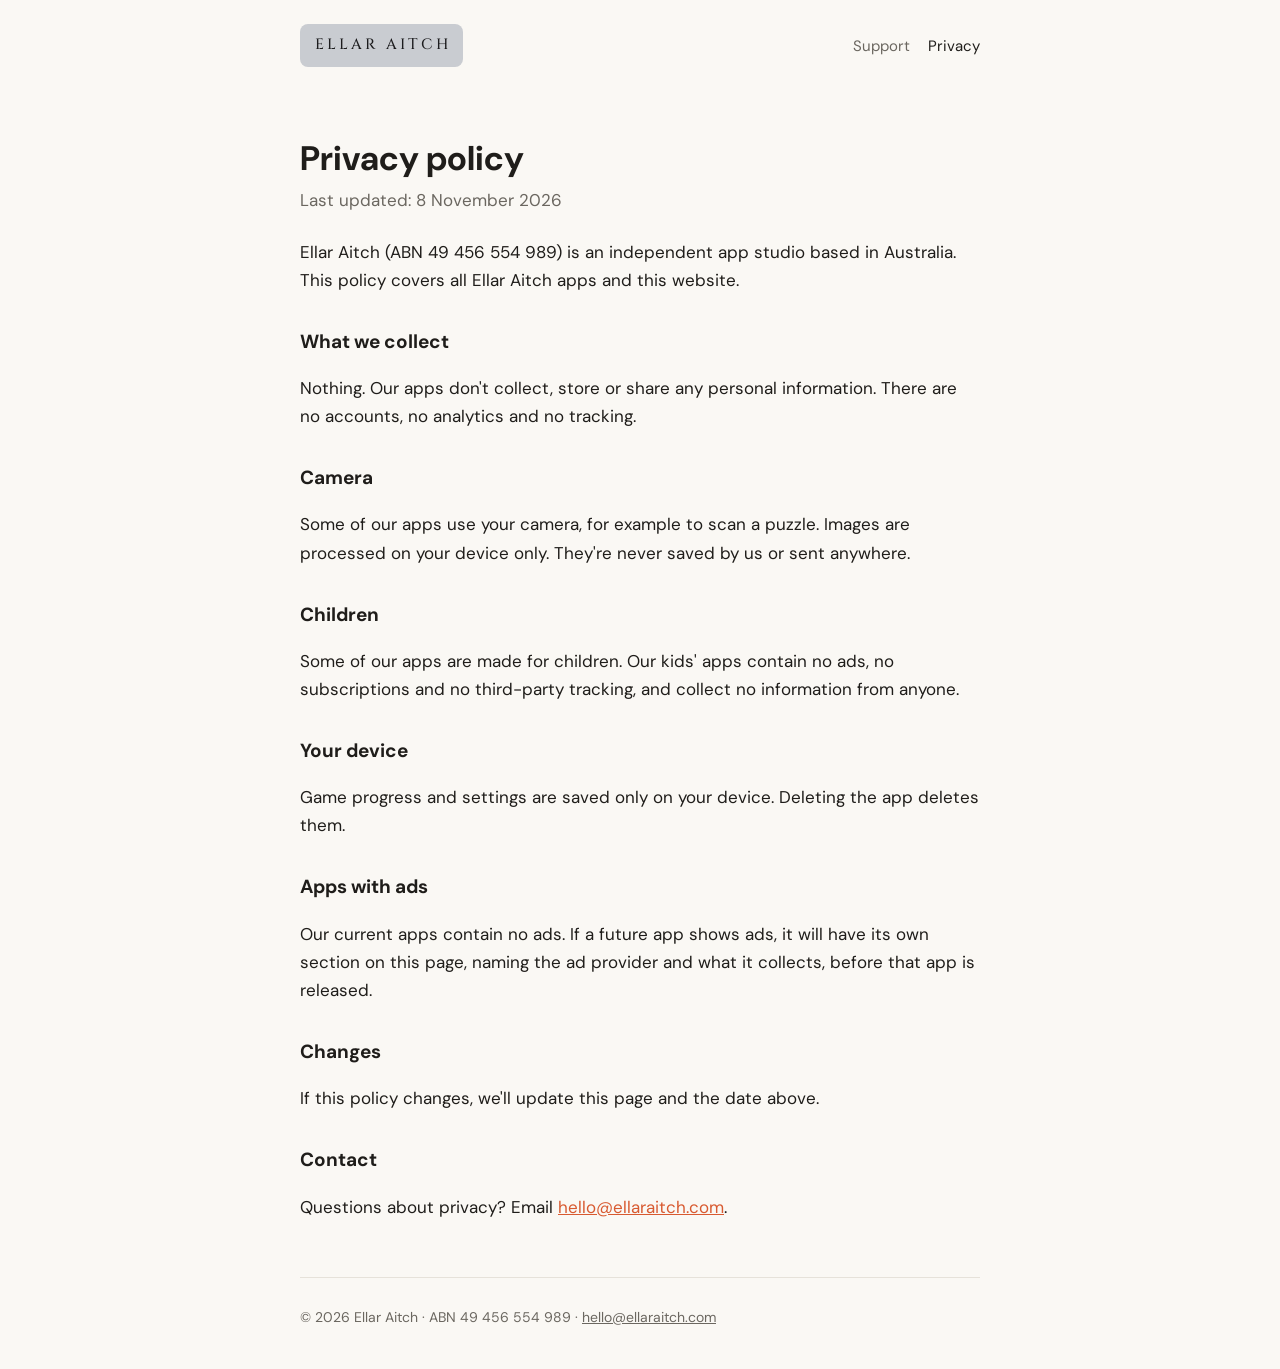
==== privacy.html @ 8bd655cd "Add files via upload" ====
<!doctype html>
<html lang="en-AU">
<head>
<meta charset="utf-8">
<meta name="viewport" content="width=device-width, initial-scale=1">
<title>Privacy policy — Ellar Aitch</title>
<meta name="description" content="Ellar Aitch is an independent Australian app studio. Play, without the pestering. Made to be enjoyed, not endured.">
<link rel="icon" href="./favicon.ico" sizes="48x48">
<link rel="icon" href="./favicon.svg" type="image/svg+xml">
<link rel="icon" href="./favicon-32x32.png" sizes="32x32" type="image/png">
<link rel="apple-touch-icon" href="./apple-touch-icon.png">
<link rel="manifest" href="./site.webmanifest">
<meta name="theme-color" content="#FAF8F4" media="(prefers-color-scheme: light)">
<meta name="theme-color" content="#161513" media="(prefers-color-scheme: dark)">
<link rel="preconnect" href="https://fonts.googleapis.com">
<link rel="preconnect" href="https://fonts.gstatic.com" crossorigin>
<link href="https://fonts.googleapis.com/css2?family=Cinzel:wght@500&family=DM+Sans:wght@400;500;700&display=swap" rel="stylesheet">
<style>
:root{--bg:#FAF8F4;--card:#FFFFFF;--ink:#1F1D1A;--muted:#6B6760;--line:#E6E2DA;--accent:#D85A30;--accent-soft:#FAECE7;--tick:#0F6E56;--logo-bg:#C9CCD1;--logo-ink:#1C1C1E}
@media (prefers-color-scheme:dark){:root{--bg:#161513;--card:#1F1E1B;--ink:#F1EFE8;--muted:#A8A59C;--line:#33312C;--accent:#F0997B;--accent-soft:#2E1C15;--tick:#5DCAA5;--logo-bg:#2A2B2E;--logo-ink:#C9CCD1}}
*{box-sizing:border-box}
body{margin:0;background:var(--bg);color:var(--ink);font-family:"DM Sans",system-ui,-apple-system,sans-serif;font-size:17px;line-height:1.65;-webkit-font-smoothing:antialiased}
.wrap{max-width:720px;margin:0 auto;padding:0 20px}
header{display:flex;justify-content:space-between;align-items:center;padding:24px 0}
.logo{font-family:"Cinzel",serif;font-weight:500;letter-spacing:.2em;font-size:15px;color:var(--logo-ink);background:var(--logo-bg);padding:9px 12px 9px 15px;border-radius:8px;text-decoration:none;white-space:nowrap}
nav a{color:var(--muted);text-decoration:none;margin-left:18px;font-size:15px}
nav a:hover,nav a[aria-current]{color:var(--ink)}
.hero{padding:72px 0 56px}
.hero h1{font-size:clamp(36px,8vw,56px);line-height:1.1;margin:0 0 14px;font-weight:700;letter-spacing:-.02em}
.hero h1 span{color:var(--accent)}
.hero p{font-size:clamp(18px,4vw,21px);color:var(--muted);margin:0}
.card{background:var(--card);border:1px solid var(--line);border-radius:16px;padding:28px 24px;margin-bottom:24px}
.card h2{font-size:20px;margin:0 0 16px;font-weight:700}
.promise ul{list-style:none;padding:0;margin:0}
.promise li{display:flex;gap:12px;padding:10px 0;border-top:1px solid var(--line)}
.promise li:first-child{border-top:0;padding-top:0}
.promise li::before{content:"✓";color:var(--tick);font-weight:700;flex:none}
.promise li.kids{font-weight:500}
.soon{text-align:center;background:var(--accent-soft);border-color:transparent}
.soon p{margin:0;color:var(--muted)}
.prose h1{font-size:34px;line-height:1.2;margin:48px 0 6px}
.prose h2{font-size:19px;margin:32px 0 6px}
.prose .meta{color:var(--muted);margin:0 0 24px}
a{color:var(--accent)}
footer{border-top:1px solid var(--line);margin-top:56px;padding:28px 0 40px;color:var(--muted);font-size:14px}
footer a{color:var(--muted)}
</style>
</head>
<body>
<div class="wrap">
  <header>
    <a class="logo" href="./">ELLAR AITCH</a>
    <nav><a href="support">Support</a><a href="privacy" aria-current="page">Privacy</a></nav>
  </header>
  <main class="prose">
    <h1>Privacy policy</h1>
    <p class="meta">Last updated: 8 November 2026</p>
    <p>Ellar Aitch (ABN 49 456 554 989) is an independent app studio based in Australia. This policy covers all Ellar Aitch apps and this website.</p>
    <h2>What we collect</h2>
    <p>Nothing. Our apps don't collect, store or share any personal information. There are no accounts, no analytics and no tracking.</p>
    <h2>Camera</h2>
    <p>Some of our apps use your camera, for example to scan a puzzle. Images are processed on your device only. They're never saved by us or sent anywhere.</p>
    <h2>Children</h2>
    <p>Some of our apps are made for children. Our kids' apps contain no ads, no subscriptions and no third-party tracking, and collect no information from anyone.</p>
    <h2>Your device</h2>
    <p>Game progress and settings are saved only on your device. Deleting the app deletes them.</p>
    <h2>Apps with ads</h2>
    <p>Our current apps contain no ads. If a future app shows ads, it will have its own section on this page, naming the ad provider and what it collects, before that app is released.</p>
    <h2>Changes</h2>
    <p>If this policy changes, we'll update this page and the date above.</p>
    <h2>Contact</h2>
    <p>Questions about privacy? Email <a href="mailto:hello@ellaraitch.com">hello@ellaraitch.com</a>.</p>
  </main>
  <footer>
    © 2026 Ellar Aitch · ABN 49 456 554 989 · <a href="mailto:hello@ellaraitch.com">hello@ellaraitch.com</a>
  </footer>
</div>
</body>
</html>
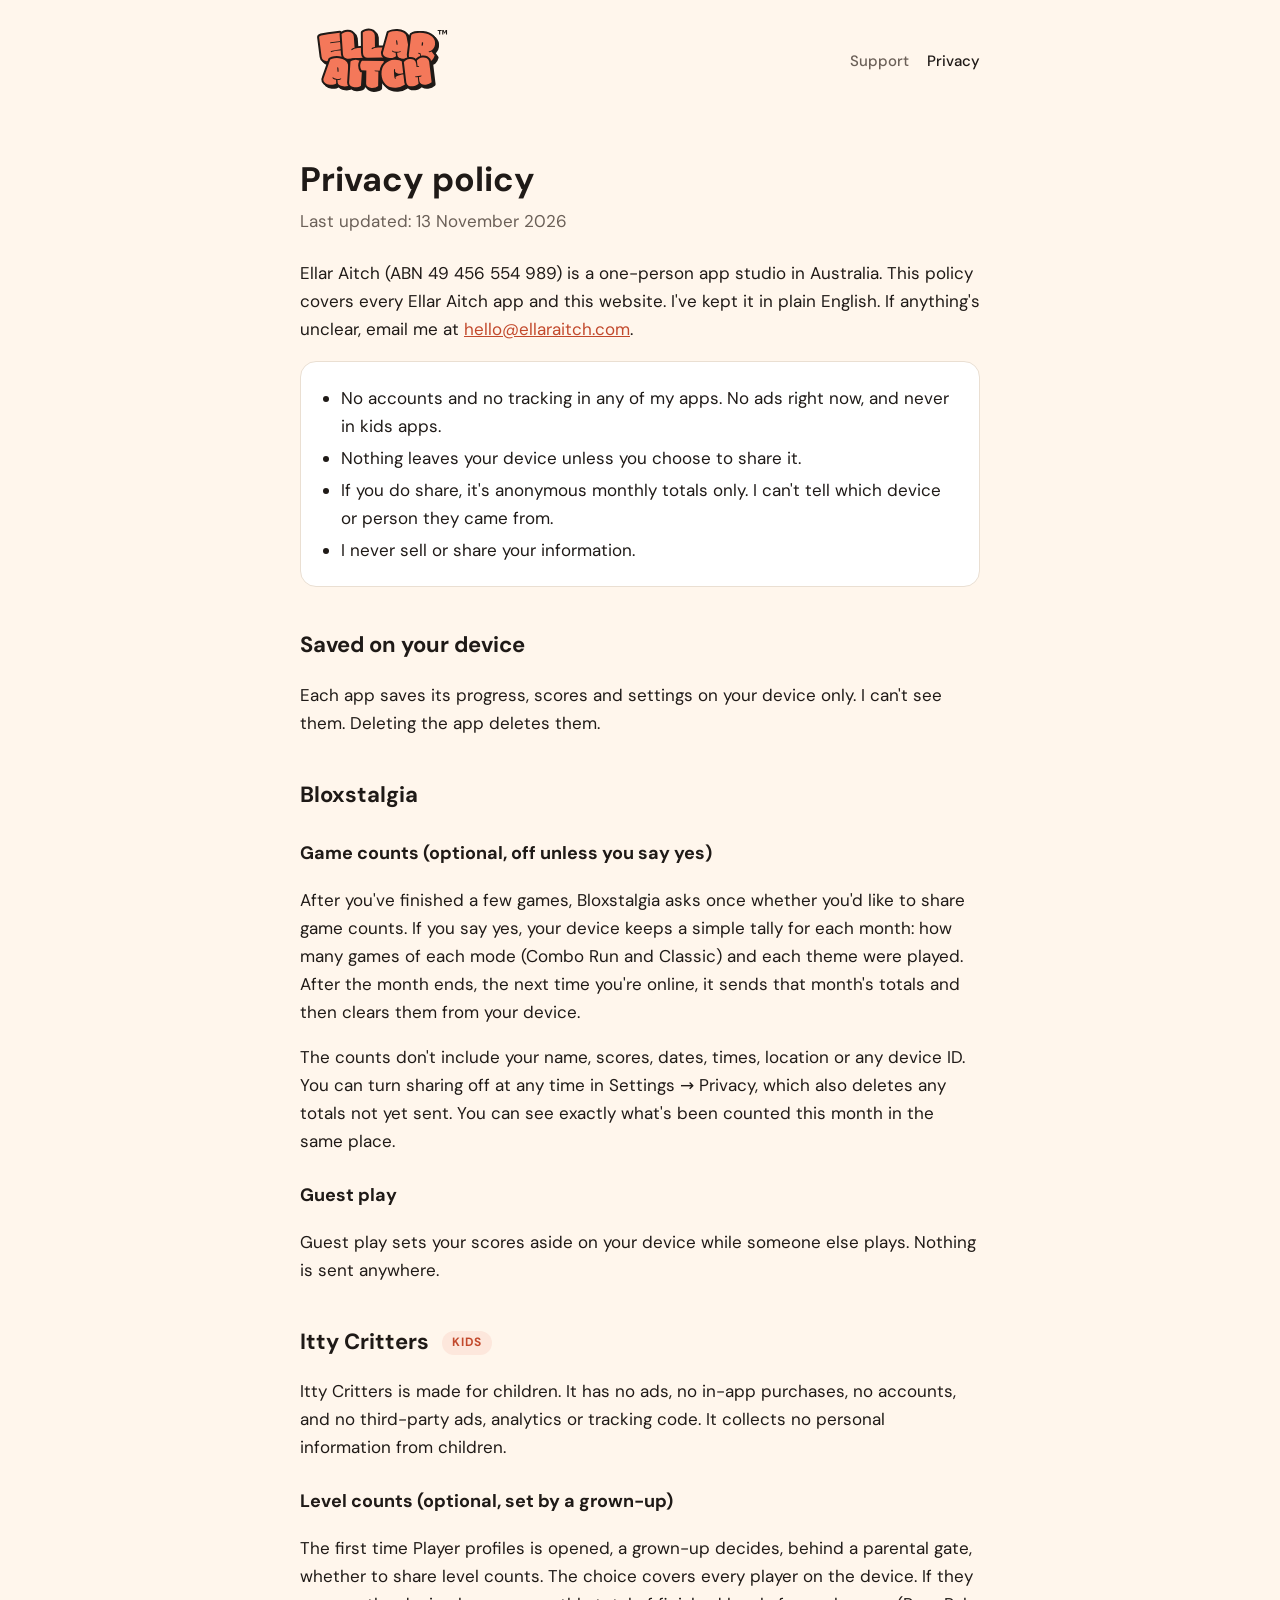
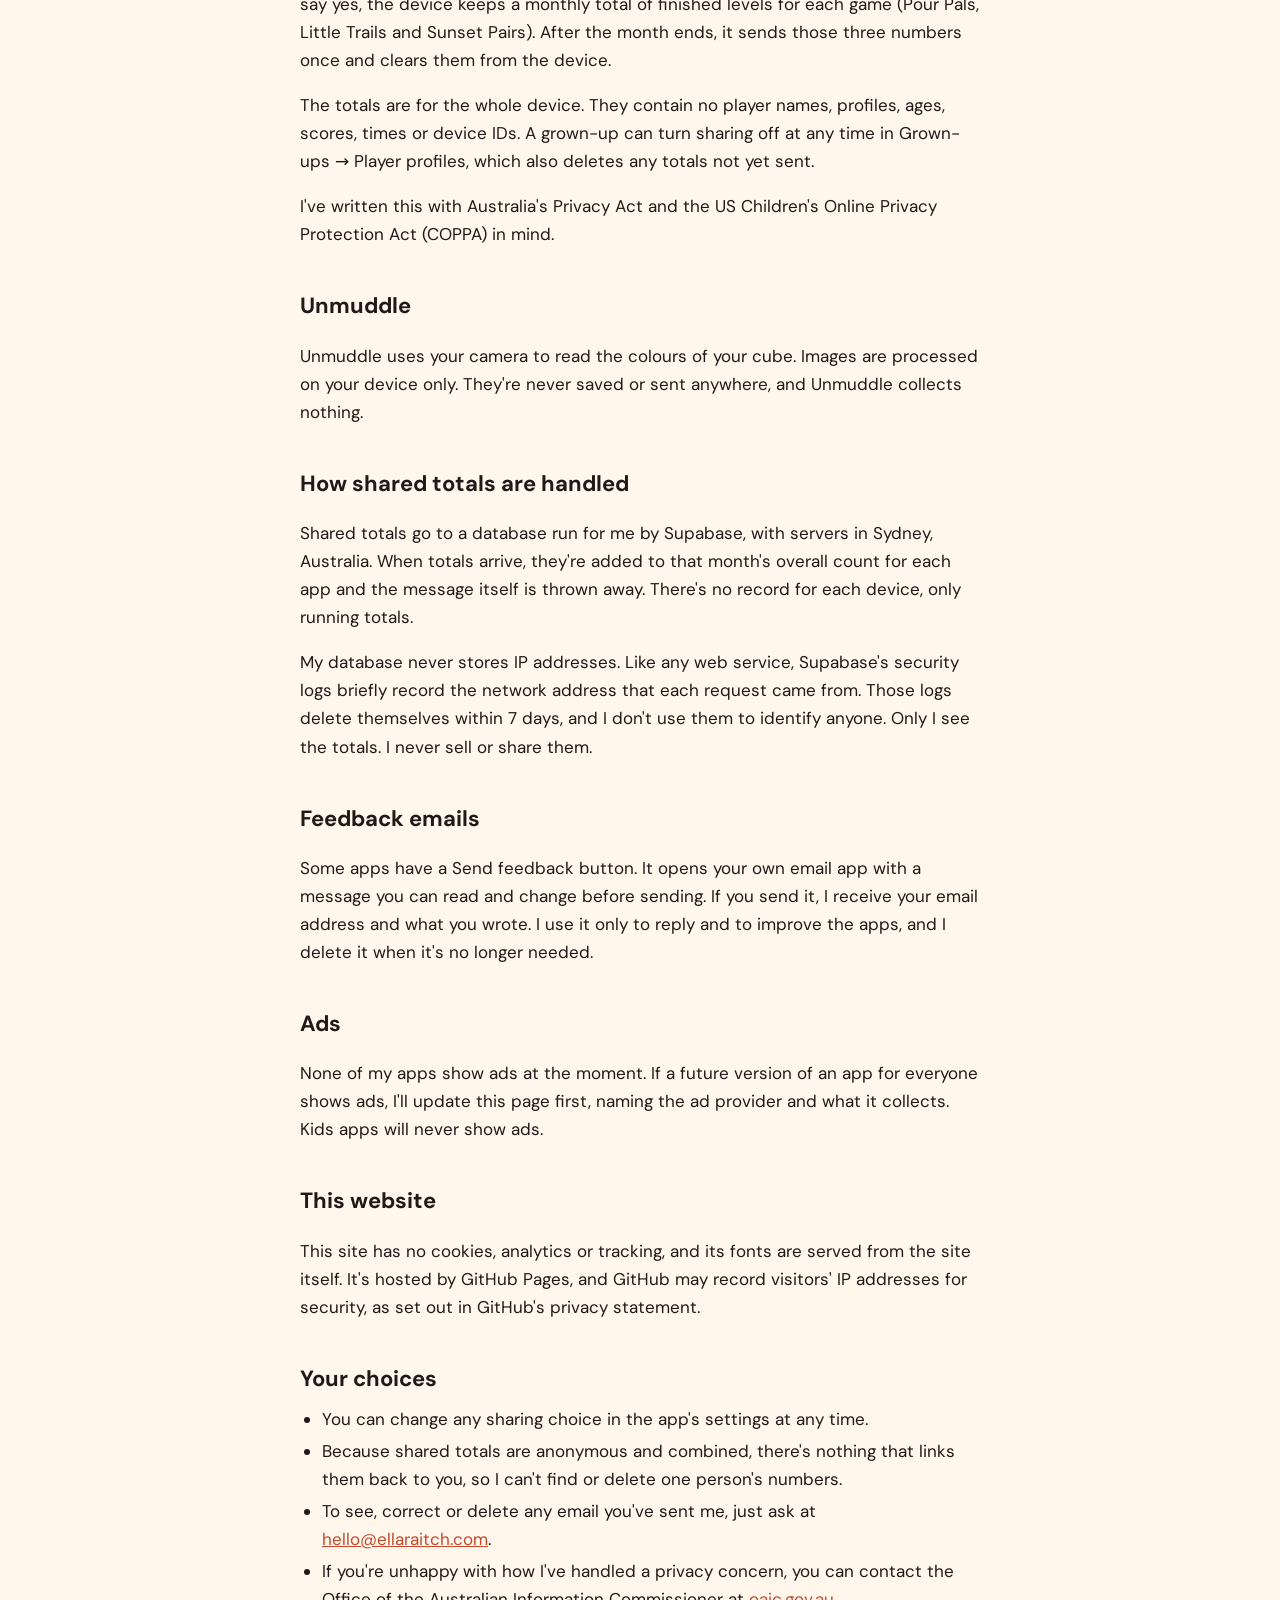
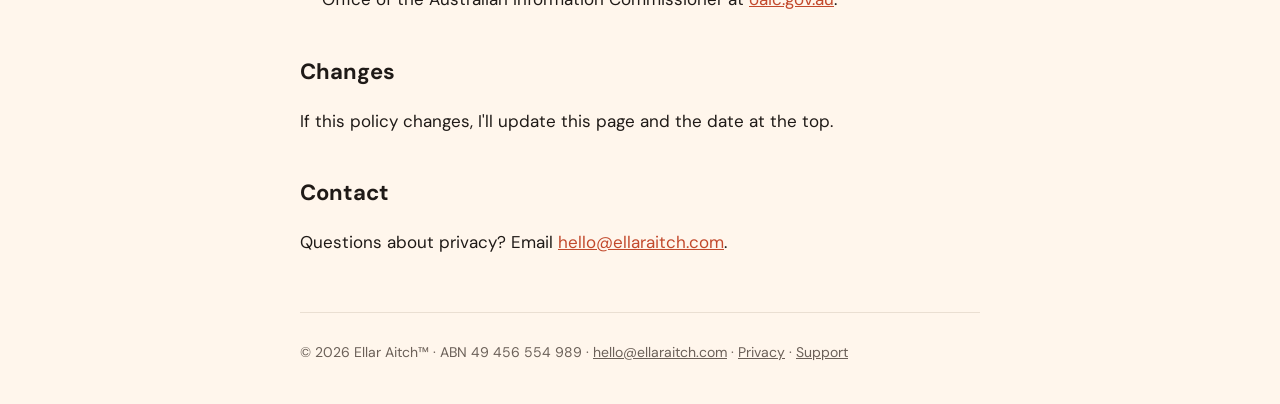
==== commit 2207c733: "New Modak logo, brand colours, full privacy policy for all three apps - Header uses the Ellar Aitch " ====
--- a/privacy.html
+++ b/privacy.html
@@ -4,75 +4,88 @@
 <meta charset="utf-8">
 <meta name="viewport" content="width=device-width, initial-scale=1">
 <title>Privacy policy — Ellar Aitch</title>
-<meta name="description" content="Ellar Aitch is an independent Australian app studio. Play, without the pestering. Made to be enjoyed, not endured.">
+<meta name="description" content="How Ellar Aitch apps handle your information: no accounts, no ads, no tracking, and nothing shared unless you choose to.">
 <link rel="icon" href="./favicon.ico" sizes="48x48">
 <link rel="icon" href="./favicon.svg" type="image/svg+xml">
 <link rel="icon" href="./favicon-32x32.png" sizes="32x32" type="image/png">
 <link rel="apple-touch-icon" href="./apple-touch-icon.png">
 <link rel="manifest" href="./site.webmanifest">
-<meta name="theme-color" content="#FAF8F4" media="(prefers-color-scheme: light)">
-<meta name="theme-color" content="#161513" media="(prefers-color-scheme: dark)">
-<link rel="preconnect" href="https://fonts.googleapis.com">
-<link rel="preconnect" href="https://fonts.gstatic.com" crossorigin>
-<link href="https://fonts.googleapis.com/css2?family=Cinzel:wght@500&family=DM+Sans:wght@400;500;700&display=swap" rel="stylesheet">
-<style>
-:root{--bg:#FAF8F4;--card:#FFFFFF;--ink:#1F1D1A;--muted:#6B6760;--line:#E6E2DA;--accent:#D85A30;--accent-soft:#FAECE7;--tick:#0F6E56;--logo-bg:#C9CCD1;--logo-ink:#1C1C1E}
-@media (prefers-color-scheme:dark){:root{--bg:#161513;--card:#1F1E1B;--ink:#F1EFE8;--muted:#A8A59C;--line:#33312C;--accent:#F0997B;--accent-soft:#2E1C15;--tick:#5DCAA5;--logo-bg:#2A2B2E;--logo-ink:#C9CCD1}}
-*{box-sizing:border-box}
-body{margin:0;background:var(--bg);color:var(--ink);font-family:"DM Sans",system-ui,-apple-system,sans-serif;font-size:17px;line-height:1.65;-webkit-font-smoothing:antialiased}
-.wrap{max-width:720px;margin:0 auto;padding:0 20px}
-header{display:flex;justify-content:space-between;align-items:center;padding:24px 0}
-.logo{font-family:"Cinzel",serif;font-weight:500;letter-spacing:.2em;font-size:15px;color:var(--logo-ink);background:var(--logo-bg);padding:9px 12px 9px 15px;border-radius:8px;text-decoration:none;white-space:nowrap}
-nav a{color:var(--muted);text-decoration:none;margin-left:18px;font-size:15px}
-nav a:hover,nav a[aria-current]{color:var(--ink)}
-.hero{padding:72px 0 56px}
-.hero h1{font-size:clamp(36px,8vw,56px);line-height:1.1;margin:0 0 14px;font-weight:700;letter-spacing:-.02em}
-.hero h1 span{color:var(--accent)}
-.hero p{font-size:clamp(18px,4vw,21px);color:var(--muted);margin:0}
-.card{background:var(--card);border:1px solid var(--line);border-radius:16px;padding:28px 24px;margin-bottom:24px}
-.card h2{font-size:20px;margin:0 0 16px;font-weight:700}
-.promise ul{list-style:none;padding:0;margin:0}
-.promise li{display:flex;gap:12px;padding:10px 0;border-top:1px solid var(--line)}
-.promise li:first-child{border-top:0;padding-top:0}
-.promise li::before{content:"✓";color:var(--tick);font-weight:700;flex:none}
-.promise li.kids{font-weight:500}
-.soon{text-align:center;background:var(--accent-soft);border-color:transparent}
-.soon p{margin:0;color:var(--muted)}
-.prose h1{font-size:34px;line-height:1.2;margin:48px 0 6px}
-.prose h2{font-size:19px;margin:32px 0 6px}
-.prose .meta{color:var(--muted);margin:0 0 24px}
-a{color:var(--accent)}
-footer{border-top:1px solid var(--line);margin-top:56px;padding:28px 0 40px;color:var(--muted);font-size:14px}
-footer a{color:var(--muted)}
-</style>
+<meta name="theme-color" content="#FFF6EC" media="(prefers-color-scheme: light)">
+<meta name="theme-color" content="#1F1A17" media="(prefers-color-scheme: dark)">
+<link rel="stylesheet" href="./assets/site.css">
 </head>
 <body>
 <div class="wrap">
   <header>
-    <a class="logo" href="./">ELLAR AITCH</a>
+    <a class="logo" href="./" aria-label="Ellar Aitch home">
+      <picture>
+        <source srcset="./assets/ellar-aitch-logo-sticker-tm.svg" media="(prefers-color-scheme: dark)">
+        <img src="./assets/ellar-aitch-logo-tm.svg" alt="Ellar Aitch" width="122" height="60">
+      </picture>
+    </a>
     <nav><a href="support">Support</a><a href="privacy" aria-current="page">Privacy</a></nav>
   </header>
   <main class="prose">
     <h1>Privacy policy</h1>
-    <p class="meta">Last updated: 8 November 2026</p>
-    <p>Ellar Aitch (ABN 49 456 554 989) is an independent app studio based in Australia. This policy covers all Ellar Aitch apps and this website.</p>
-    <h2>What we collect</h2>
-    <p>Nothing. Our apps don't collect, store or share any personal information. There are no accounts, no analytics and no tracking.</p>
-    <h2>Camera</h2>
-    <p>Some of our apps use your camera, for example to scan a puzzle. Images are processed on your device only. They're never saved by us or sent anywhere.</p>
-    <h2>Children</h2>
-    <p>Some of our apps are made for children. Our kids' apps contain no ads, no subscriptions and no third-party tracking, and collect no information from anyone.</p>
-    <h2>Your device</h2>
-    <p>Game progress and settings are saved only on your device. Deleting the app deletes them.</p>
-    <h2>Apps with ads</h2>
-    <p>Our current apps contain no ads. If a future app shows ads, it will have its own section on this page, naming the ad provider and what it collects, before that app is released.</p>
+    <p class="meta">Last updated: 13 November 2026</p>
+    <p>Ellar Aitch (ABN 49 456 554 989) is a one-person app studio in Australia. This policy covers every Ellar Aitch app and this website. I've kept it in plain English. If anything's unclear, email me at <a href="mailto:hello@ellaraitch.com">hello@ellaraitch.com</a>.</p>
+
+    <ul class="short">
+      <li>No accounts and no tracking in any of my apps. No ads right now, and never in kids apps.</li>
+      <li>Nothing leaves your device unless you choose to share it.</li>
+      <li>If you do share, it's anonymous monthly totals only. I can't tell which device or person they came from.</li>
+      <li>I never sell or share your information.</li>
+    </ul>
+
+    <h2>Saved on your device</h2>
+    <p>Each app saves its progress, scores and settings on your device only. I can't see them. Deleting the app deletes them.</p>
+
+    <h2>Bloxstalgia</h2>
+    <h3>Game counts (optional, off unless you say yes)</h3>
+    <p>After you've finished a few games, Bloxstalgia asks once whether you'd like to share game counts. If you say yes, your device keeps a simple tally for each month: how many games of each mode (Combo Run and Classic) and each theme were played. After the month ends, the next time you're online, it sends that month's totals and then clears them from your device.</p>
+    <p>The counts don't include your name, scores, dates, times, location or any device ID. You can turn sharing off at any time in Settings → Privacy, which also deletes any totals not yet sent. You can see exactly what's been counted this month in the same place.</p>
+    <h3>Guest play</h3>
+    <p>Guest play sets your scores aside on your device while someone else plays. Nothing is sent anywhere.</p>
+
+    <h2>Itty Critters <span class="tag">Kids</span></h2>
+    <p>Itty Critters is made for children. It has no ads, no in-app purchases, no accounts, and no third-party ads, analytics or tracking code. It collects no personal information from children.</p>
+    <h3>Level counts (optional, set by a grown-up)</h3>
+    <p>The first time Player profiles is opened, a grown-up decides, behind a parental gate, whether to share level counts. The choice covers every player on the device. If they say yes, the device keeps a monthly total of finished levels for each game (Pour Pals, Little Trails and Sunset Pairs). After the month ends, it sends those three numbers once and clears them from the device.</p>
+    <p>The totals are for the whole device. They contain no player names, profiles, ages, scores, times or device IDs. A grown-up can turn sharing off at any time in Grown-ups → Player profiles, which also deletes any totals not yet sent.</p>
+    <p>I've written this with Australia's Privacy Act and the US Children's Online Privacy Protection Act (COPPA) in mind.</p>
+
+    <h2>Unmuddle</h2>
+    <p>Unmuddle uses your camera to read the colours of your cube. Images are processed on your device only. They're never saved or sent anywhere, and Unmuddle collects nothing.</p>
+
+    <h2>How shared totals are handled</h2>
+    <p>Shared totals go to a database run for me by Supabase, with servers in Sydney, Australia. When totals arrive, they're added to that month's overall count for each app and the message itself is thrown away. There's no record for each device, only running totals.</p>
+    <p>My database never stores IP addresses. Like any web service, Supabase's security logs briefly record the network address that each request came from. Those logs delete themselves within 7 days, and I don't use them to identify anyone. Only I see the totals. I never sell or share them.</p>
+
+    <h2>Feedback emails</h2>
+    <p>Some apps have a Send feedback button. It opens your own email app with a message you can read and change before sending. If you send it, I receive your email address and what you wrote. I use it only to reply and to improve the apps, and I delete it when it's no longer needed.</p>
+
+    <h2>Ads</h2>
+    <p>None of my apps show ads at the moment. If a future version of an app for everyone shows ads, I'll update this page first, naming the ad provider and what it collects. Kids apps will never show ads.</p>
+
+    <h2>This website</h2>
+    <p>This site has no cookies, analytics or tracking, and its fonts are served from the site itself. It's hosted by GitHub Pages, and GitHub may record visitors' IP addresses for security, as set out in GitHub's privacy statement.</p>
+
+    <h2>Your choices</h2>
+    <ul>
+      <li>You can change any sharing choice in the app's settings at any time.</li>
+      <li>Because shared totals are anonymous and combined, there's nothing that links them back to you, so I can't find or delete one person's numbers.</li>
+      <li>To see, correct or delete any email you've sent me, just ask at <a href="mailto:hello@ellaraitch.com">hello@ellaraitch.com</a>.</li>
+      <li>If you're unhappy with how I've handled a privacy concern, you can contact the Office of the Australian Information Commissioner at <a href="https://www.oaic.gov.au">oaic.gov.au</a>.</li>
+    </ul>
+
     <h2>Changes</h2>
-    <p>If this policy changes, we'll update this page and the date above.</p>
+    <p>If this policy changes, I'll update this page and the date at the top.</p>
+
     <h2>Contact</h2>
     <p>Questions about privacy? Email <a href="mailto:hello@ellaraitch.com">hello@ellaraitch.com</a>.</p>
   </main>
   <footer>
-    © 2026 Ellar Aitch · ABN 49 456 554 989 · <a href="mailto:hello@ellaraitch.com">hello@ellaraitch.com</a>
+    © 2026 Ellar Aitch™ · ABN 49 456 554 989 · <a href="mailto:hello@ellaraitch.com">hello@ellaraitch.com</a> · <a href="privacy">Privacy</a> · <a href="support">Support</a>
   </footer>
 </div>
 </body>
--- a/assets/site.css
+++ b/assets/site.css
@@ -0,0 +1,52 @@
+@font-face{font-family:"DM Sans";font-weight:400;font-display:swap;src:url(../fonts/dm-sans-latin-400-normal.woff2) format("woff2")}
+@font-face{font-family:"DM Sans";font-weight:500;font-display:swap;src:url(../fonts/dm-sans-latin-500-normal.woff2) format("woff2")}
+@font-face{font-family:"DM Sans";font-weight:700;font-display:swap;src:url(../fonts/dm-sans-latin-700-normal.woff2) format("woff2")}
+/* Ellar Aitch brand: cream, ink, coral. Coral text uses a deeper shade so it stays readable on cream. */
+:root{--bg:#FFF6EC;--card:#FFFFFF;--ink:#1F1A17;--muted:#6B6058;--line:#EADFD2;--coral:#F4785A;--accent:#C2492C;--accent-soft:#FDE7DC;--tick:#0F6E56}
+@media (prefers-color-scheme:dark){:root{--bg:#1F1A17;--card:#2A231F;--ink:#FFF6EC;--muted:#BFB2A6;--line:#3A302A;--coral:#F4785A;--accent:#F4785A;--accent-soft:#3A2620;--tick:#5DCAA5}}
+*{box-sizing:border-box}
+body{margin:0;background:var(--bg);color:var(--ink);font-family:"DM Sans",system-ui,-apple-system,sans-serif;font-size:17px;line-height:1.65;-webkit-font-smoothing:antialiased}
+.wrap{max-width:720px;margin:0 auto;padding:0 20px}
+.wrap.home{max-width:1040px}
+header{display:flex;justify-content:space-between;align-items:center;gap:16px;padding:22px 0}
+.logo{display:block;line-height:0}
+.logo img{height:76px;width:auto}
+@media (max-width:600px){.logo img{height:62px}}
+nav a{color:var(--muted);text-decoration:none;margin-left:18px;font-size:15px;font-weight:500}
+nav a:hover,nav a[aria-current]{color:var(--ink)}
+@media (max-width:380px){.logo img{height:54px}nav a{margin-left:12px}}
+a{color:var(--accent)}
+.card{background:var(--card);border:1px solid var(--line);border-radius:16px;padding:28px 24px;margin-bottom:24px}
+.card h3{font-size:19px;margin:0 0 14px;font-weight:700}
+.promise ul{list-style:none;padding:0;margin:0}
+.promise li{display:flex;gap:12px;padding:10px 0;border-top:1px solid var(--line)}
+.promise li:first-child{border-top:0;padding-top:0}
+.promise li::before{content:"✓";color:var(--tick);font-weight:700;flex:none}
+.promise li.kids{font-weight:500}
+.soon{text-align:center;background:var(--accent-soft);border-color:transparent}
+.soon p{margin:0;color:var(--muted)}
+.hero{padding:48px 0 44px}
+.hero .intro{font-size:clamp(20px,4.4vw,26px);line-height:1.4;margin:0;max-width:760px;font-weight:500}
+.hero .intro span{color:var(--accent)}
+.columns{display:grid;grid-template-columns:1fr;gap:40px;margin-bottom:24px;align-items:start}
+@media (min-width:820px){.columns{grid-template-columns:1fr 1fr;gap:32px}}
+.col{display:flex;flex-direction:column}
+.col .card{margin-bottom:0}
+.eyebrow{text-transform:uppercase;letter-spacing:.14em;font-size:13px;font-weight:700;color:var(--muted);margin:0 0 10px}
+.col-tag{font-size:clamp(26px,5.6vw,30px);line-height:1.15;margin:0 0 8px;font-weight:700;letter-spacing:-.01em}
+.col-tag span,.col-sub span{color:var(--accent);white-space:nowrap}
+.col-sub{font-size:clamp(19px,4vw,22px);line-height:1.3;font-weight:700;margin:0 0 20px}
+.apps .col-tag{margin-bottom:20px}
+.ads{display:grid;grid-template-columns:auto 1fr;gap:8px 16px;margin:18px 0 0;padding-top:16px;border-top:1px solid var(--line)}
+.ads dt{font-weight:700;color:var(--muted);font-size:15px;padding-top:1px}
+.ads dd{margin:0}
+.prose h1{font-size:34px;line-height:1.2;margin:40px 0 6px}
+.prose h2{font-size:22px;margin:40px 0 8px}
+.prose h3{font-size:18px;margin:26px 0 4px}
+.prose .meta{color:var(--muted);margin:0 0 24px}
+.prose ul{padding-left:22px;margin:8px 0}
+.prose li{margin:4px 0}
+.prose .short{background:var(--card);border:1px solid var(--line);border-radius:16px;padding:18px 22px 18px 40px;margin:18px 0 8px}
+.prose .tag{display:inline-block;font-size:12px;font-weight:700;letter-spacing:.08em;text-transform:uppercase;color:var(--accent);background:var(--accent-soft);border-radius:999px;padding:2px 10px;margin-left:8px;vertical-align:middle}
+footer{border-top:1px solid var(--line);margin-top:56px;padding:28px 0 40px;color:var(--muted);font-size:14px}
+footer a{color:var(--muted)}
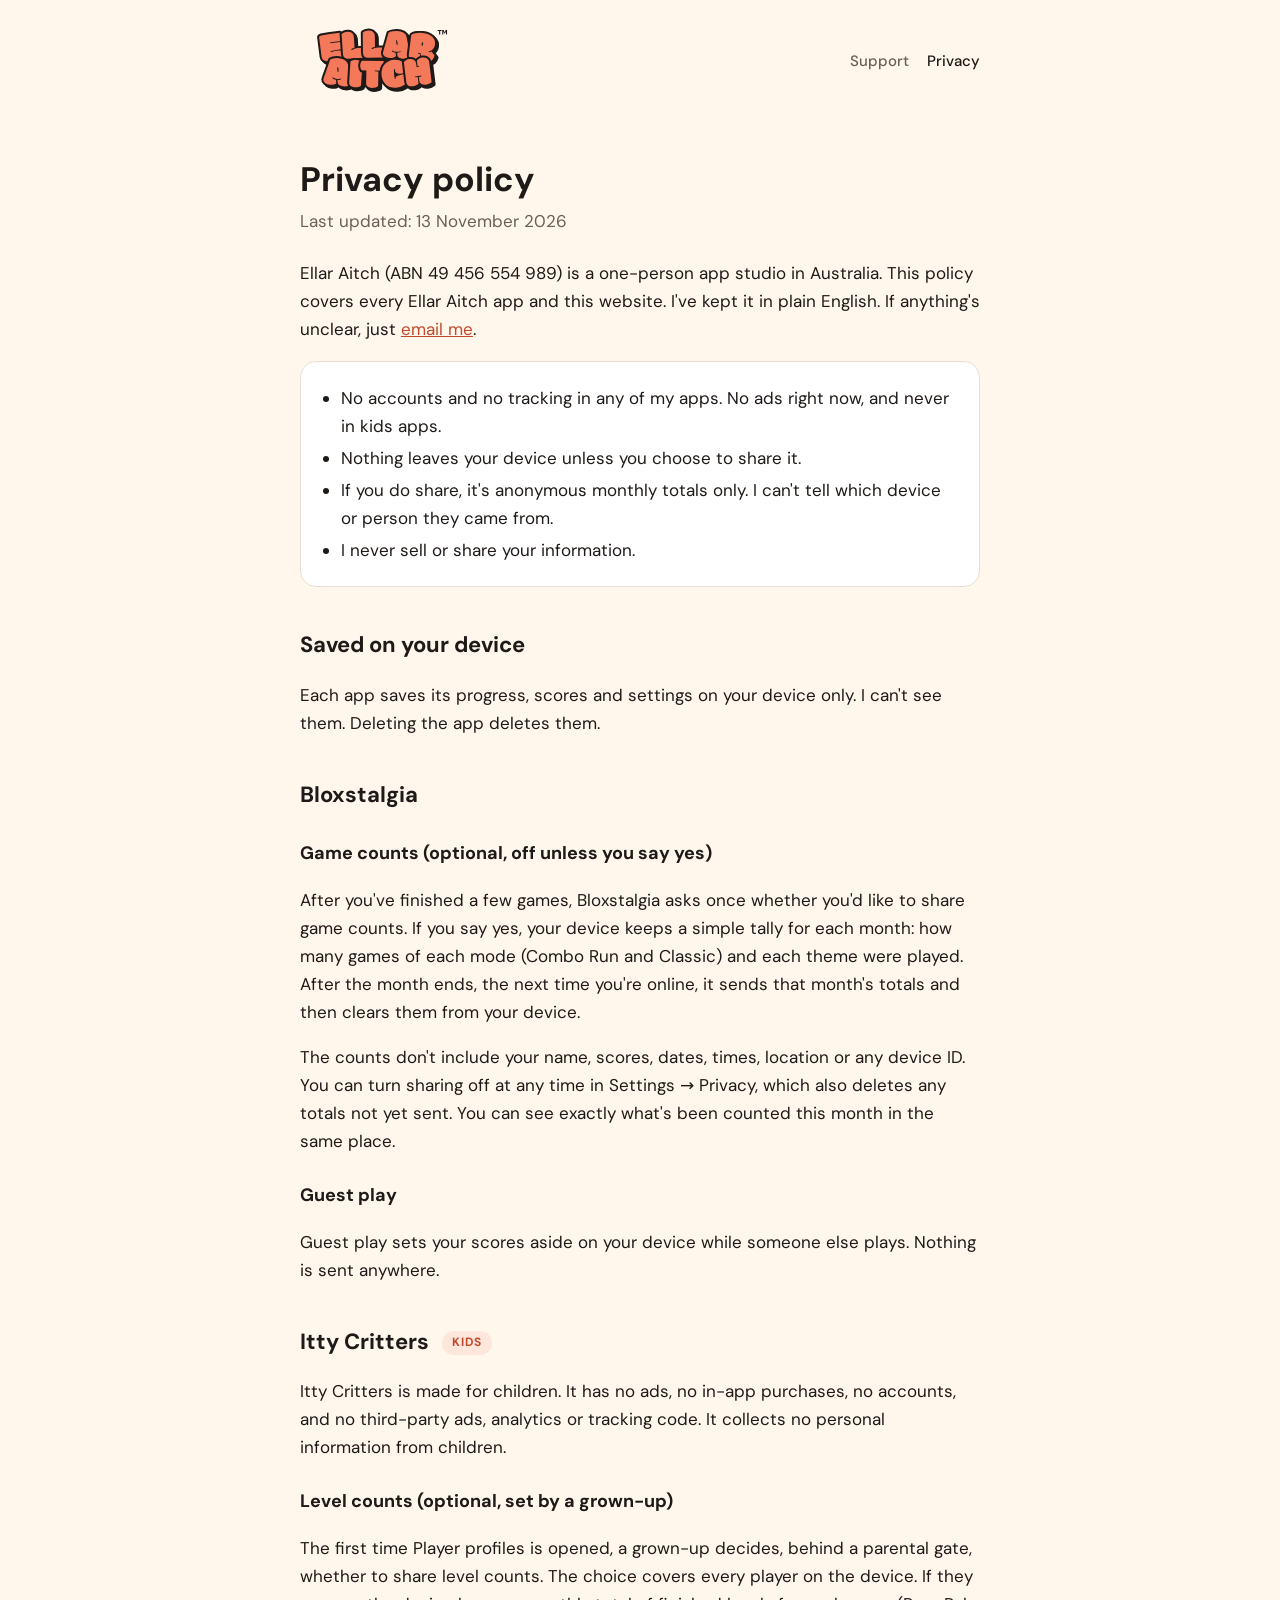
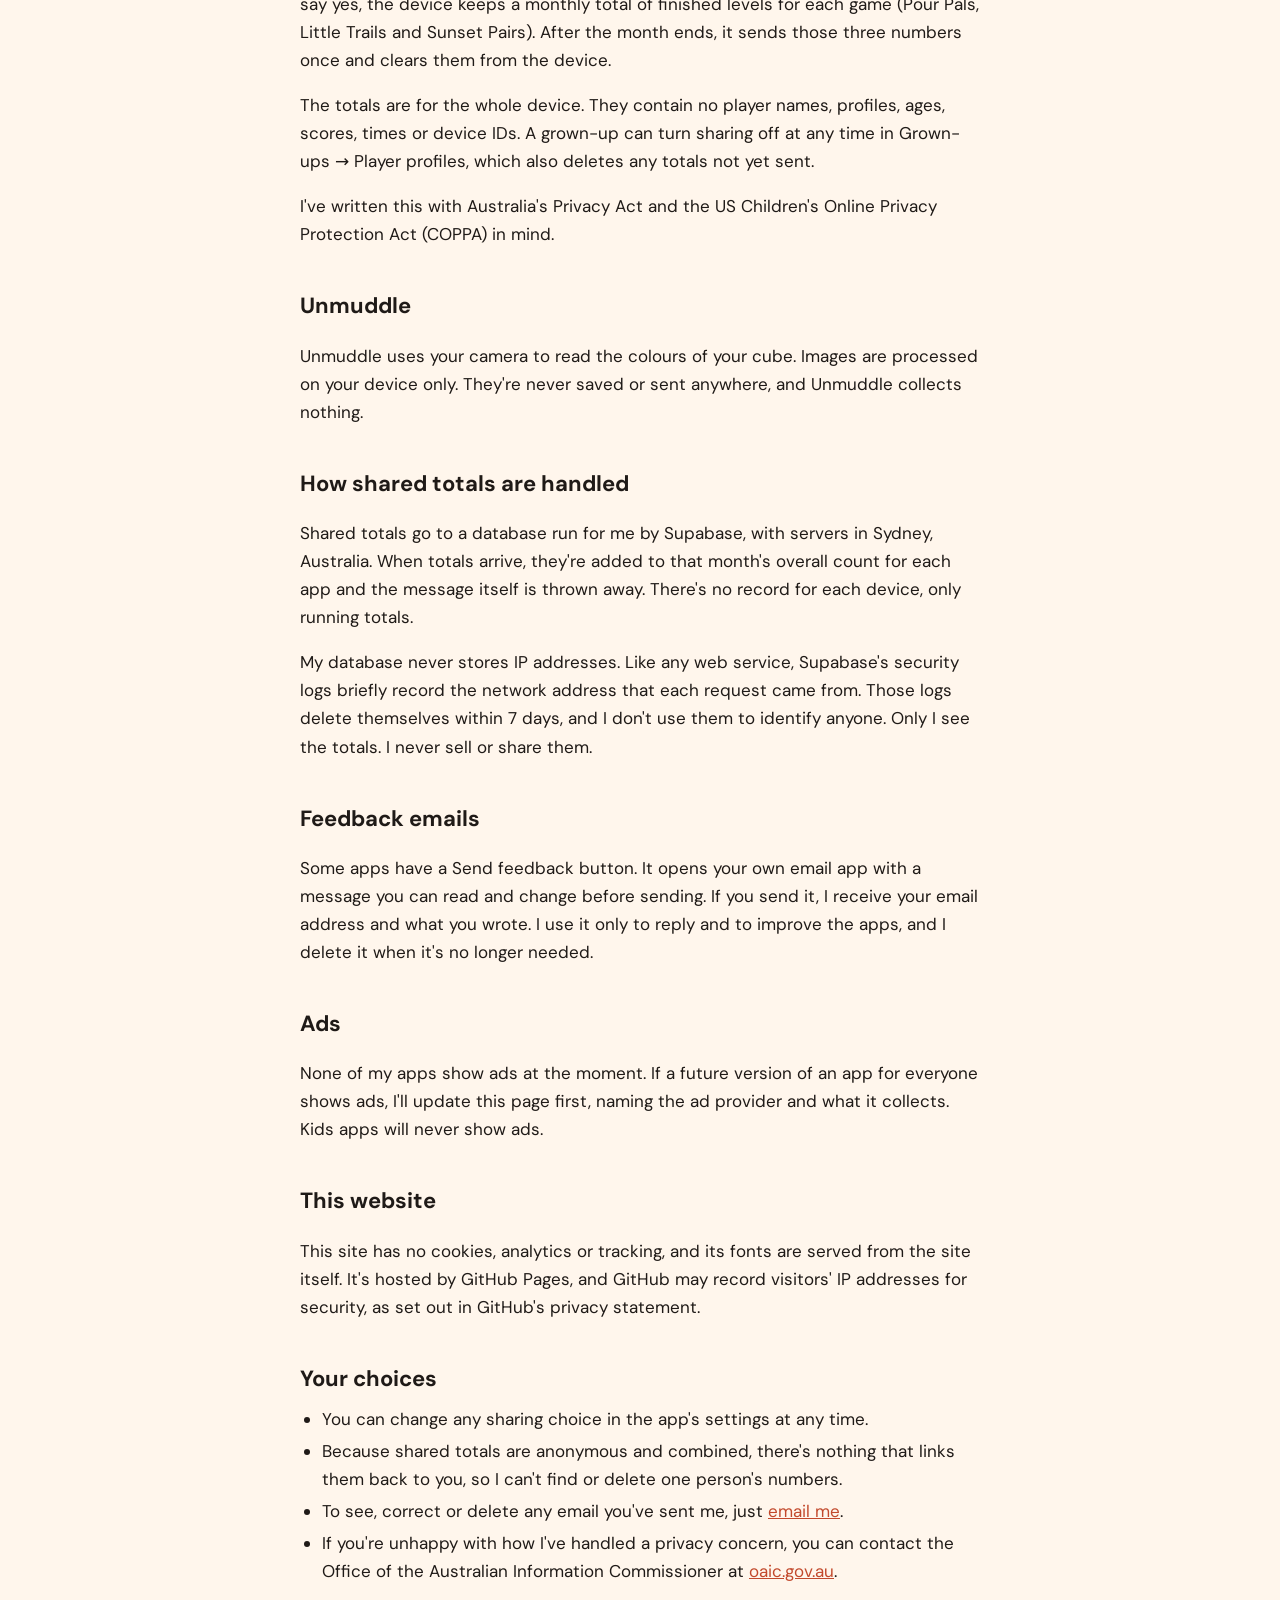
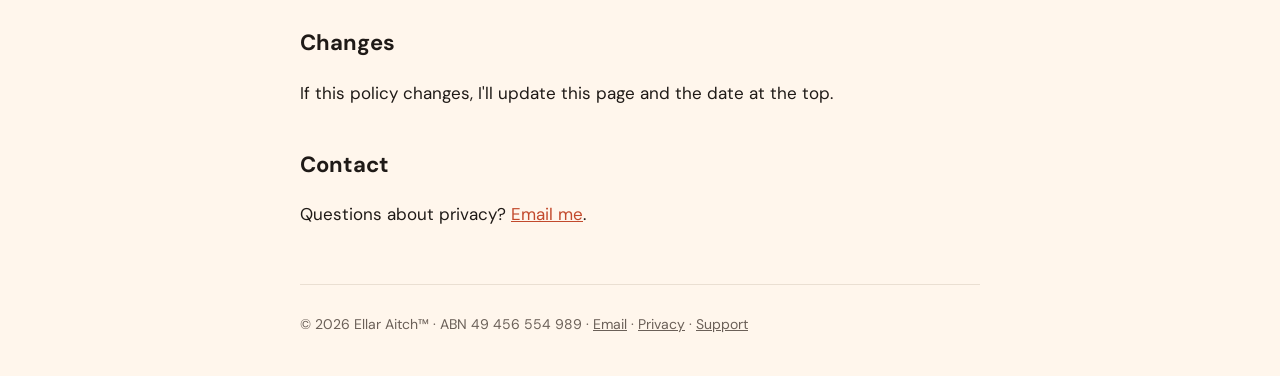
==== commit a86bef81: "Hide email behind a tap-to-reveal check Co-Authored-By: Claude Opus 5.5 <noreply@anthropic.com> Clau" ====
--- a/privacy.html
+++ b/privacy.html
@@ -28,7 +28,7 @@
   <main class="prose">
     <h1>Privacy policy</h1>
     <p class="meta">Last updated: 13 November 2026</p>
-    <p>Ellar Aitch (ABN 49 456 554 989) is a one-person app studio in Australia. This policy covers every Ellar Aitch app and this website. I've kept it in plain English. If anything's unclear, email me at <a href="mailto:hello@ellaraitch.com">hello@ellaraitch.com</a>.</p>
+    <p>Ellar Aitch (ABN 49 456 554 989) is a one-person app studio in Australia. This policy covers every Ellar Aitch app and this website. I've kept it in plain English. If anything's unclear, just <button type="button" class="email-link">email me</button>.</p>
 
     <ul class="short">
       <li>No accounts and no tracking in any of my apps. No ads right now, and never in kids apps.</li>
@@ -74,7 +74,7 @@
     <ul>
       <li>You can change any sharing choice in the app's settings at any time.</li>
       <li>Because shared totals are anonymous and combined, there's nothing that links them back to you, so I can't find or delete one person's numbers.</li>
-      <li>To see, correct or delete any email you've sent me, just ask at <a href="mailto:hello@ellaraitch.com">hello@ellaraitch.com</a>.</li>
+      <li>To see, correct or delete any email you've sent me, just <button type="button" class="email-link">email me</button>.</li>
       <li>If you're unhappy with how I've handled a privacy concern, you can contact the Office of the Australian Information Commissioner at <a href="https://www.oaic.gov.au">oaic.gov.au</a>.</li>
     </ul>
 
@@ -82,11 +82,12 @@
     <p>If this policy changes, I'll update this page and the date at the top.</p>
 
     <h2>Contact</h2>
-    <p>Questions about privacy? Email <a href="mailto:hello@ellaraitch.com">hello@ellaraitch.com</a>.</p>
+    <p>Questions about privacy? <button type="button" class="email-link">Email me</button>.</p>
   </main>
   <footer>
-    © 2026 Ellar Aitch™ · ABN 49 456 554 989 · <a href="mailto:hello@ellaraitch.com">hello@ellaraitch.com</a> · <a href="privacy">Privacy</a> · <a href="support">Support</a>
+    © 2026 Ellar Aitch™ · ABN 49 456 554 989 · <button type="button" class="email-link">Email</button> · <a href="privacy">Privacy</a> · <a href="support">Support</a>
   </footer>
 </div>
+<script src="./assets/email-gate.js" defer></script>
 </body>
 </html>
--- a/assets/site.css
+++ b/assets/site.css
@@ -50,3 +50,19 @@
 .prose .tag{display:inline-block;font-size:12px;font-weight:700;letter-spacing:.08em;text-transform:uppercase;color:var(--accent);background:var(--accent-soft);border-radius:999px;padding:2px 10px;margin-left:8px;vertical-align:middle}
 footer{border-top:1px solid var(--line);margin-top:56px;padding:28px 0 40px;color:var(--muted);font-size:14px}
 footer a{color:var(--muted)}
+/* Email gate */
+.email-link{font:inherit;color:var(--accent);background:none;border:0;padding:0;text-decoration:underline;cursor:pointer}
+footer .email-link{color:var(--muted)}
+.email-gate{border:1px solid var(--line);border-radius:16px;background:var(--card);color:var(--ink);padding:24px;width:min(92vw,360px);box-shadow:0 12px 40px rgba(0,0,0,.18)}
+.email-gate::backdrop{background:rgba(31,26,23,.45)}
+.email-gate h2{margin:0 0 8px;font-size:21px}
+.email-gate p{margin:0 0 12px}
+.eg-close-form{position:absolute;top:10px;right:12px;margin:0}
+.eg-x{background:none;border:0;font-size:26px;line-height:1;color:var(--muted);cursor:pointer}
+.eg-q{display:flex;align-items:center;gap:10px;font-weight:700;margin-bottom:12px}
+.eg-q input{width:64px;font:inherit;padding:8px 10px;border:1px solid var(--line);border-radius:10px;background:var(--bg);color:var(--ink)}
+.eg-err{color:var(--accent);font-size:15px}
+.eg-btn{display:inline-block;font:inherit;font-weight:700;font-size:16px;background:var(--accent);color:#fff;border:0;border-radius:999px;padding:10px 20px;cursor:pointer;text-decoration:none}
+.eg-alt{background:var(--accent-soft);color:var(--accent)}
+.eg-row{display:flex;gap:10px;flex-wrap:wrap}
+.eg-addr{font-weight:700;font-size:18px;word-break:break-all}
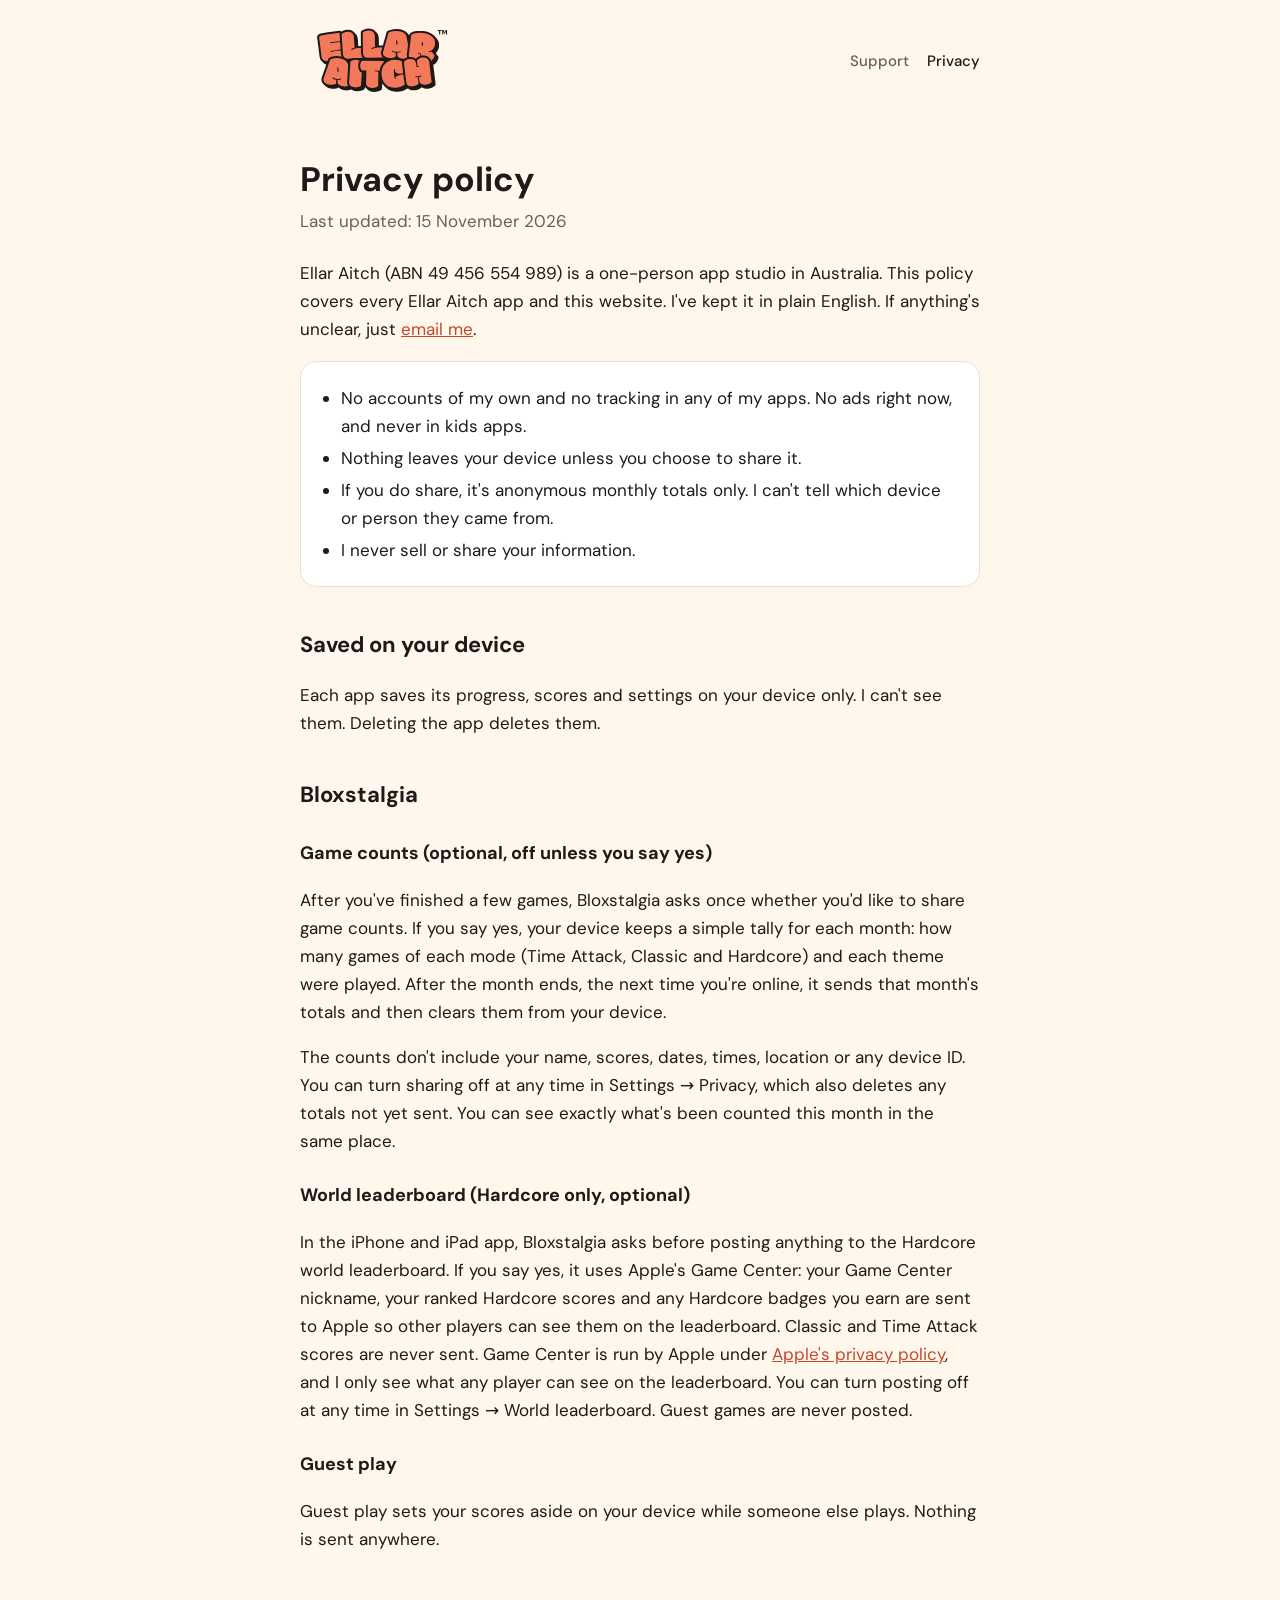
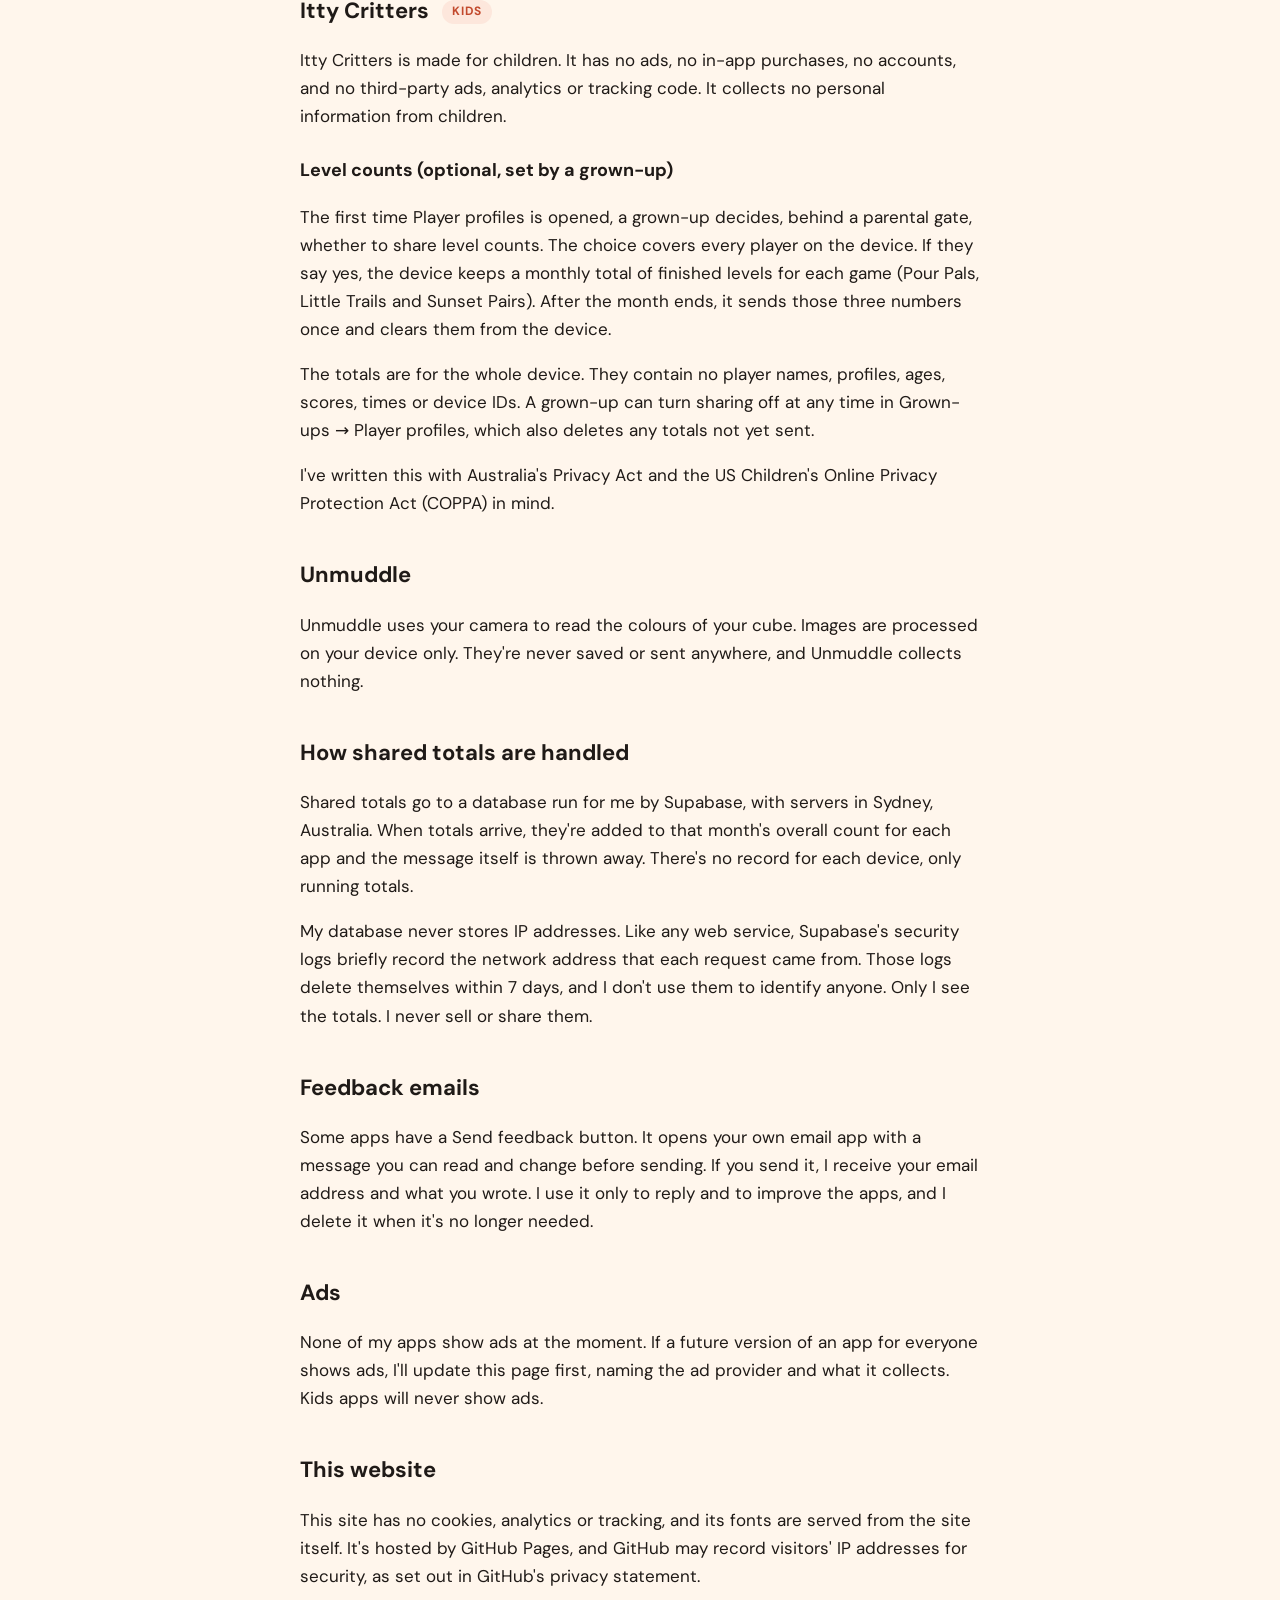
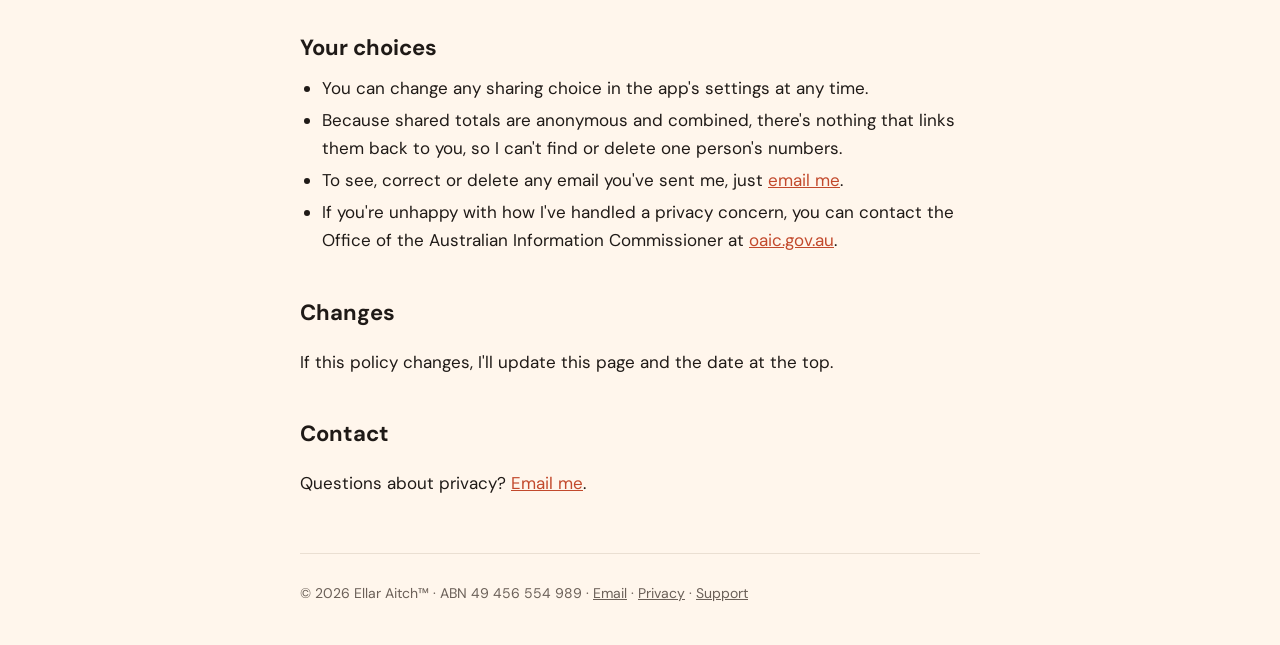
==== commit ec26d56e: "Update privacy policy and support for Bloxstalgia launch Privacy: mode names now Time Attack, Classi" ====
--- a/privacy.html
+++ b/privacy.html
@@ -27,11 +27,11 @@
   </header>
   <main class="prose">
     <h1>Privacy policy</h1>
-    <p class="meta">Last updated: 13 November 2026</p>
+    <p class="meta">Last updated: 15 November 2026</p>
     <p>Ellar Aitch (ABN 49 456 554 989) is a one-person app studio in Australia. This policy covers every Ellar Aitch app and this website. I've kept it in plain English. If anything's unclear, just <button type="button" class="email-link">email me</button>.</p>
 
     <ul class="short">
-      <li>No accounts and no tracking in any of my apps. No ads right now, and never in kids apps.</li>
+      <li>No accounts of my own and no tracking in any of my apps. No ads right now, and never in kids apps.</li>
       <li>Nothing leaves your device unless you choose to share it.</li>
       <li>If you do share, it's anonymous monthly totals only. I can't tell which device or person they came from.</li>
       <li>I never sell or share your information.</li>
@@ -42,8 +42,10 @@
 
     <h2>Bloxstalgia</h2>
     <h3>Game counts (optional, off unless you say yes)</h3>
-    <p>After you've finished a few games, Bloxstalgia asks once whether you'd like to share game counts. If you say yes, your device keeps a simple tally for each month: how many games of each mode (Combo Run and Classic) and each theme were played. After the month ends, the next time you're online, it sends that month's totals and then clears them from your device.</p>
+    <p>After you've finished a few games, Bloxstalgia asks once whether you'd like to share game counts. If you say yes, your device keeps a simple tally for each month: how many games of each mode (Time Attack, Classic and Hardcore) and each theme were played. After the month ends, the next time you're online, it sends that month's totals and then clears them from your device.</p>
     <p>The counts don't include your name, scores, dates, times, location or any device ID. You can turn sharing off at any time in Settings → Privacy, which also deletes any totals not yet sent. You can see exactly what's been counted this month in the same place.</p>
+    <h3>World leaderboard (Hardcore only, optional)</h3>
+    <p>In the iPhone and iPad app, Bloxstalgia asks before posting anything to the Hardcore world leaderboard. If you say yes, it uses Apple's Game Center: your Game Center nickname, your ranked Hardcore scores and any Hardcore badges you earn are sent to Apple so other players can see them on the leaderboard. Classic and Time Attack scores are never sent. Game Center is run by Apple under <a href="https://www.apple.com/legal/privacy/">Apple's privacy policy</a>, and I only see what any player can see on the leaderboard. You can turn posting off at any time in Settings → World leaderboard. Guest games are never posted.</p>
     <h3>Guest play</h3>
     <p>Guest play sets your scores aside on your device while someone else plays. Nothing is sent anywhere.</p>
 
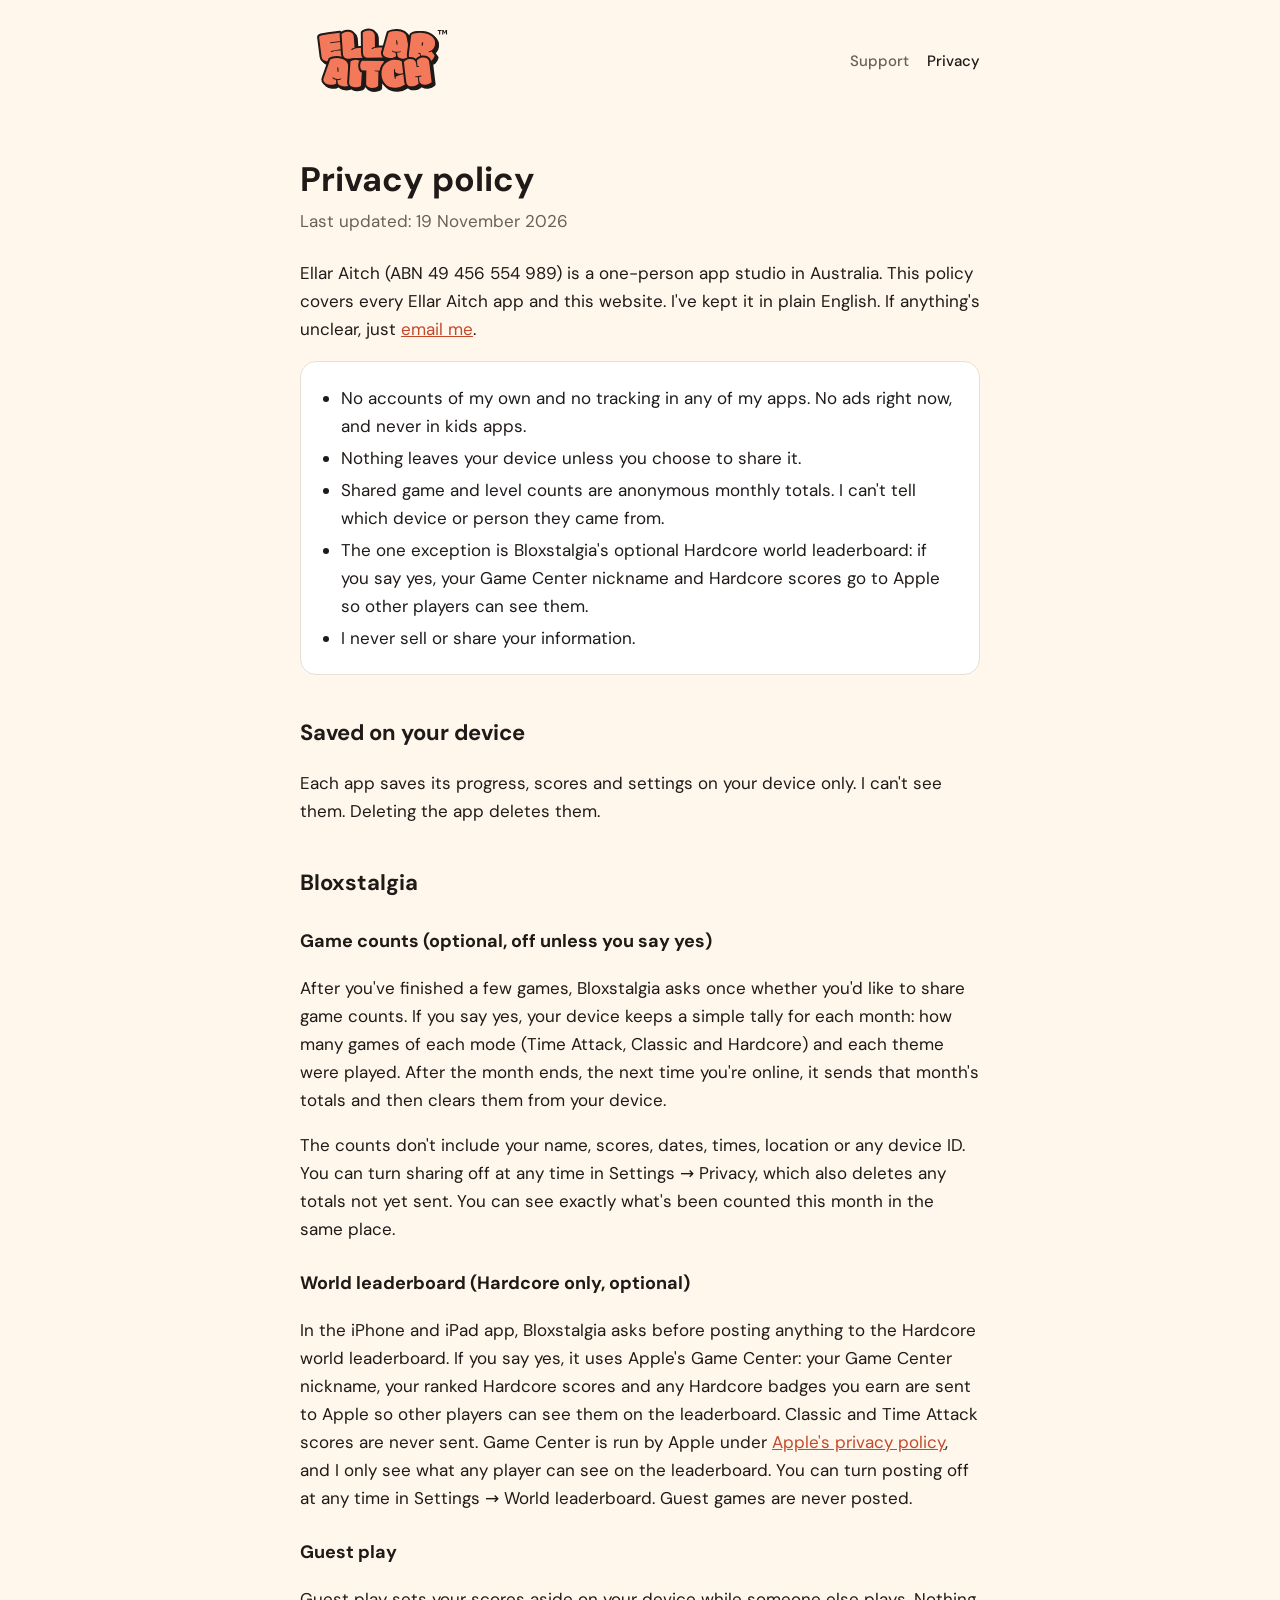
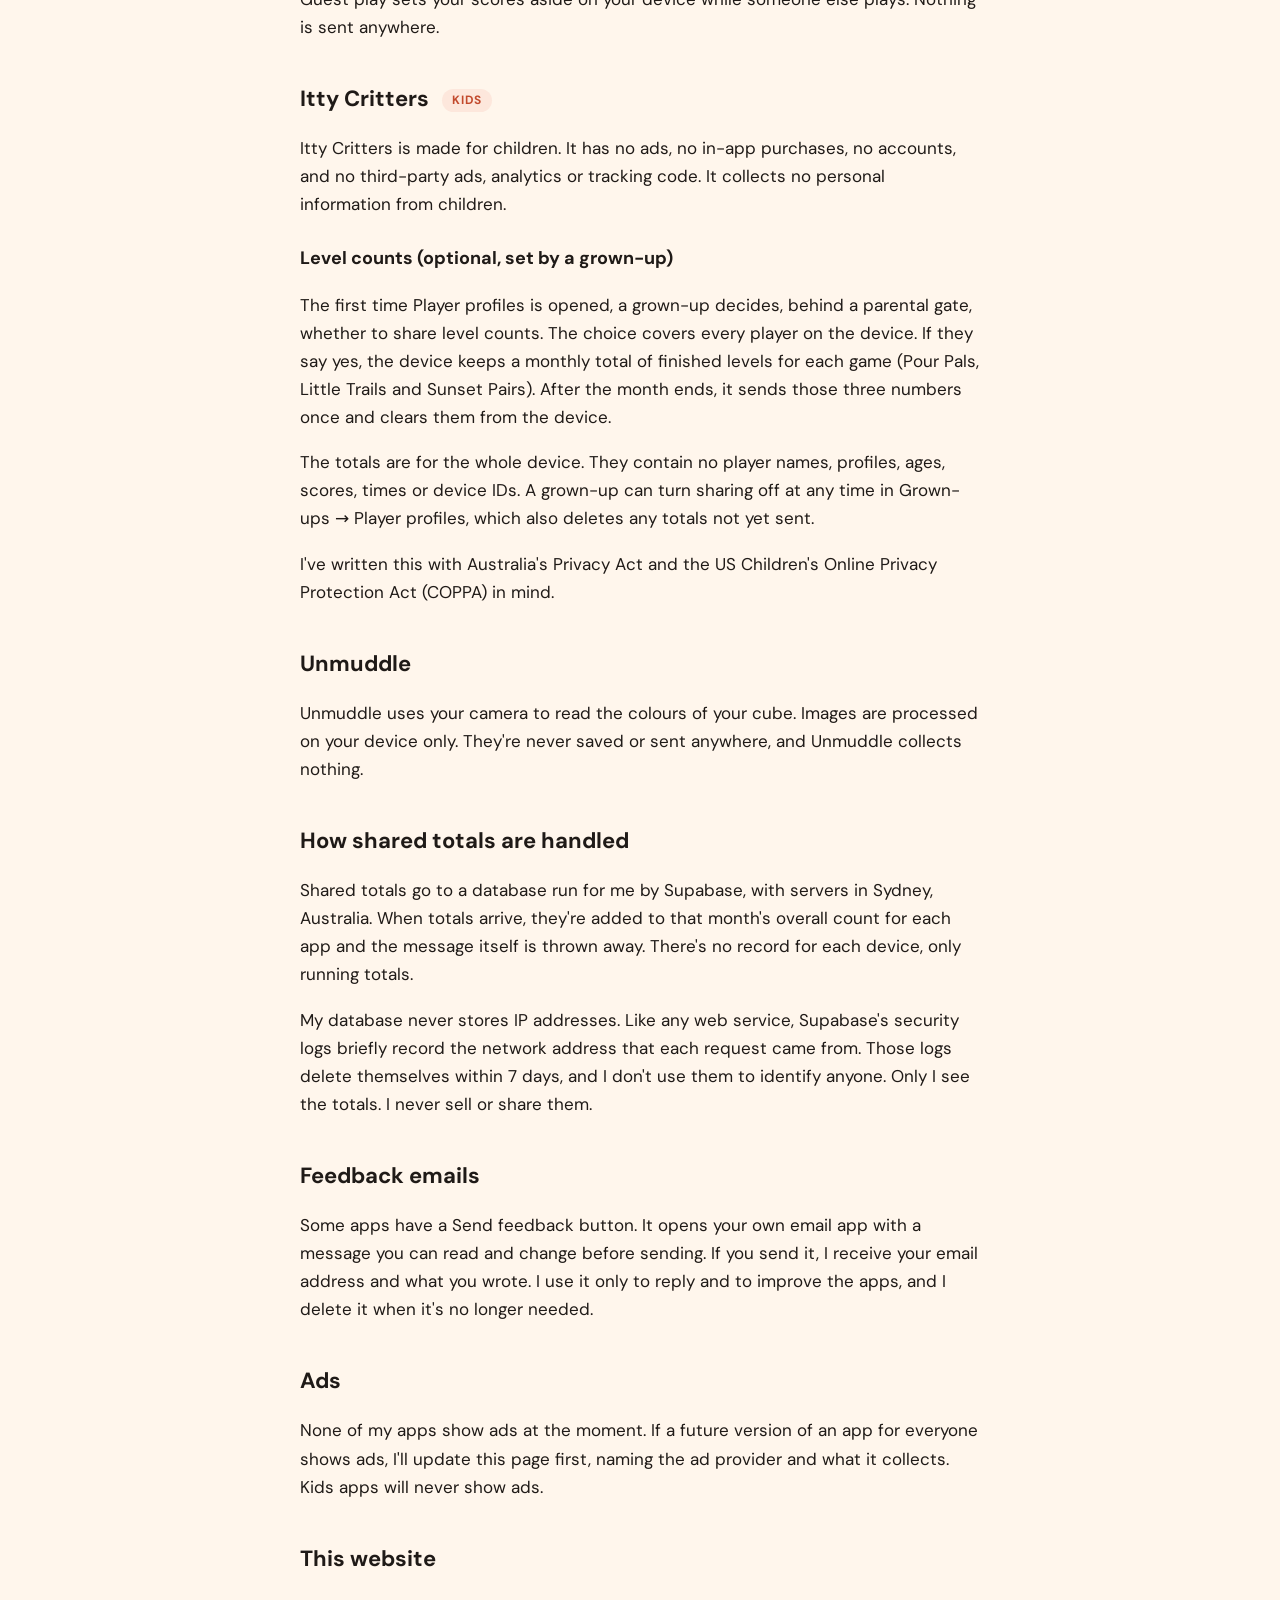
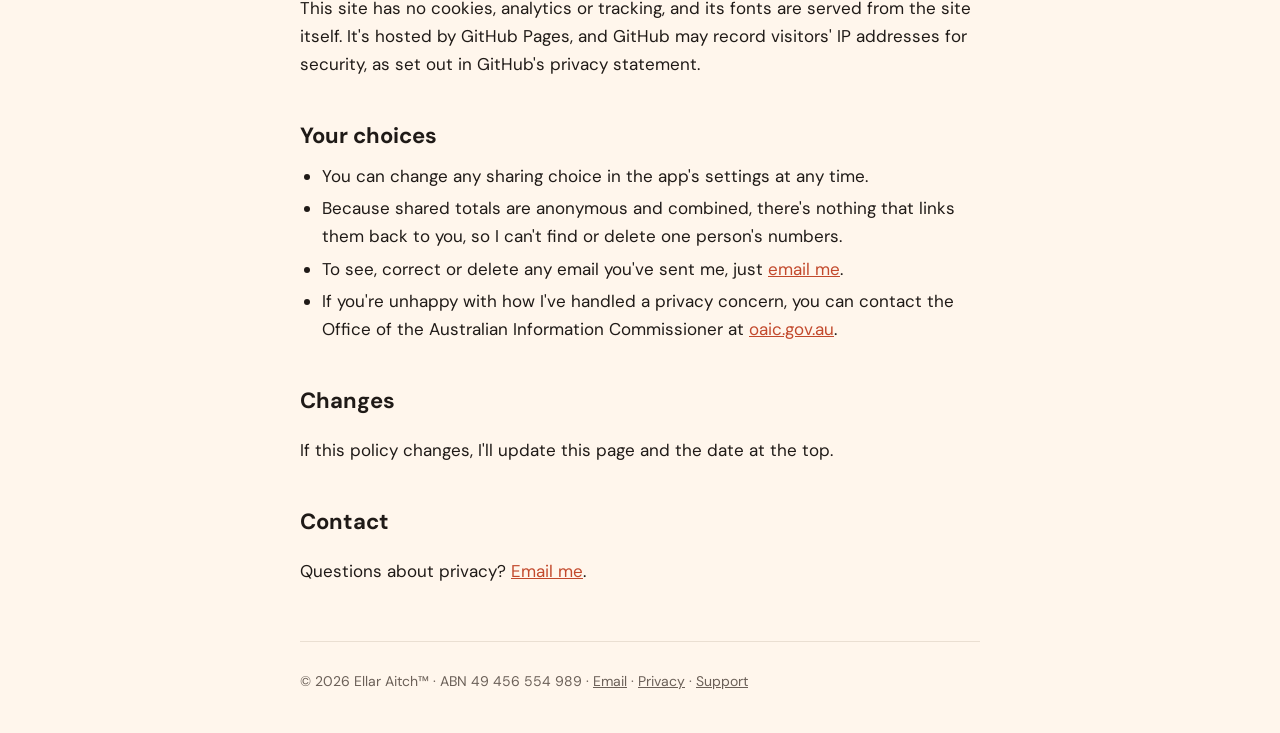
==== commit 0e97e256: "Privacy summary: Game Center exception to anonymous totals The top summary said anything shared was " ====
--- a/privacy.html
+++ b/privacy.html
@@ -4,7 +4,7 @@
 <meta charset="utf-8">
 <meta name="viewport" content="width=device-width, initial-scale=1">
 <title>Privacy policy — Ellar Aitch</title>
-<meta name="description" content="How Ellar Aitch apps handle your information: no accounts, no ads, no tracking, and nothing shared unless you choose to.">
+<meta name="description" content="How Ellar Aitch apps handle your information: no accounts of my own, no ads, no tracking, and nothing shared unless you choose to.">
 <link rel="icon" href="./favicon.ico" sizes="48x48">
 <link rel="icon" href="./favicon.svg" type="image/svg+xml">
 <link rel="icon" href="./favicon-32x32.png" sizes="32x32" type="image/png">
@@ -27,13 +27,14 @@
   </header>
   <main class="prose">
     <h1>Privacy policy</h1>
-    <p class="meta">Last updated: 15 November 2026</p>
+    <p class="meta">Last updated: 19 November 2026</p>
     <p>Ellar Aitch (ABN 49 456 554 989) is a one-person app studio in Australia. This policy covers every Ellar Aitch app and this website. I've kept it in plain English. If anything's unclear, just <button type="button" class="email-link">email me</button>.</p>
 
     <ul class="short">
       <li>No accounts of my own and no tracking in any of my apps. No ads right now, and never in kids apps.</li>
       <li>Nothing leaves your device unless you choose to share it.</li>
-      <li>If you do share, it's anonymous monthly totals only. I can't tell which device or person they came from.</li>
+      <li>Shared game and level counts are anonymous monthly totals. I can't tell which device or person they came from.</li>
+      <li>The one exception is Bloxstalgia's optional Hardcore world leaderboard: if you say yes, your Game Center nickname and Hardcore scores go to Apple so other players can see them.</li>
       <li>I never sell or share your information.</li>
     </ul>
 
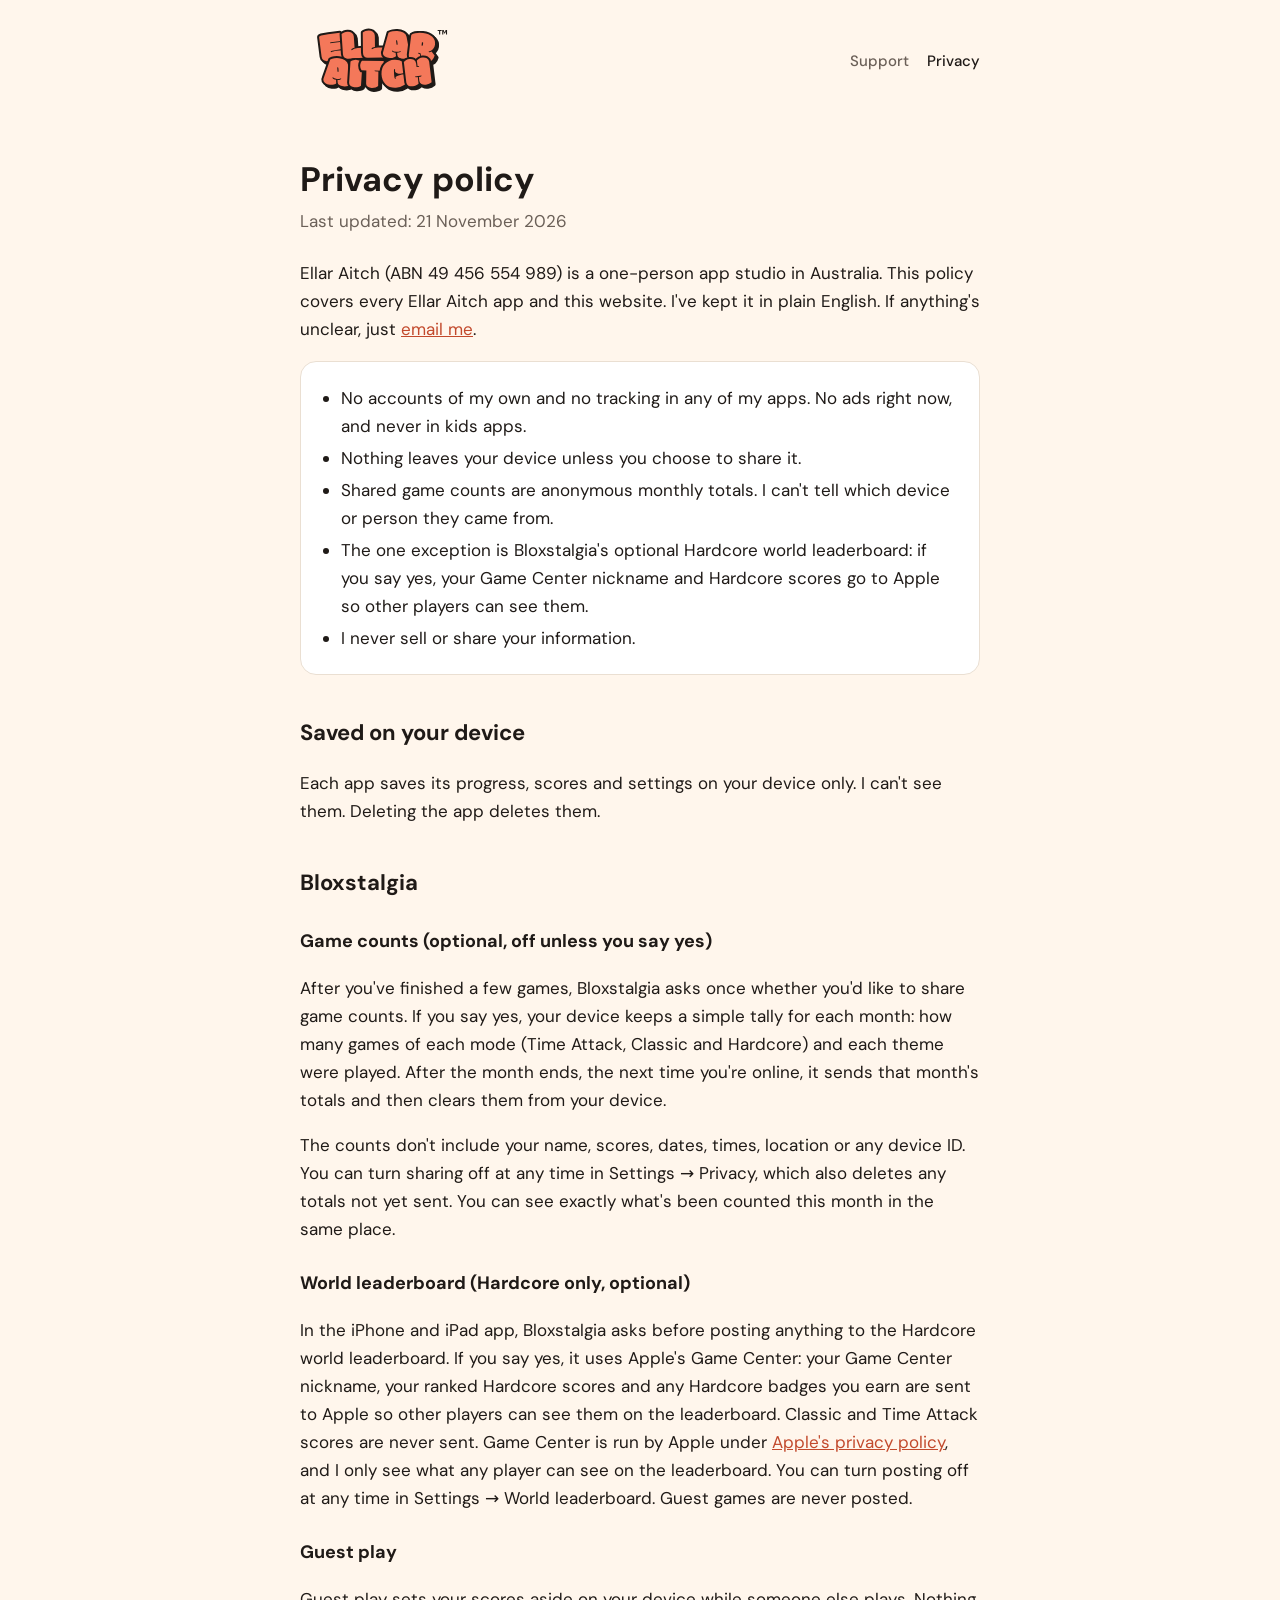
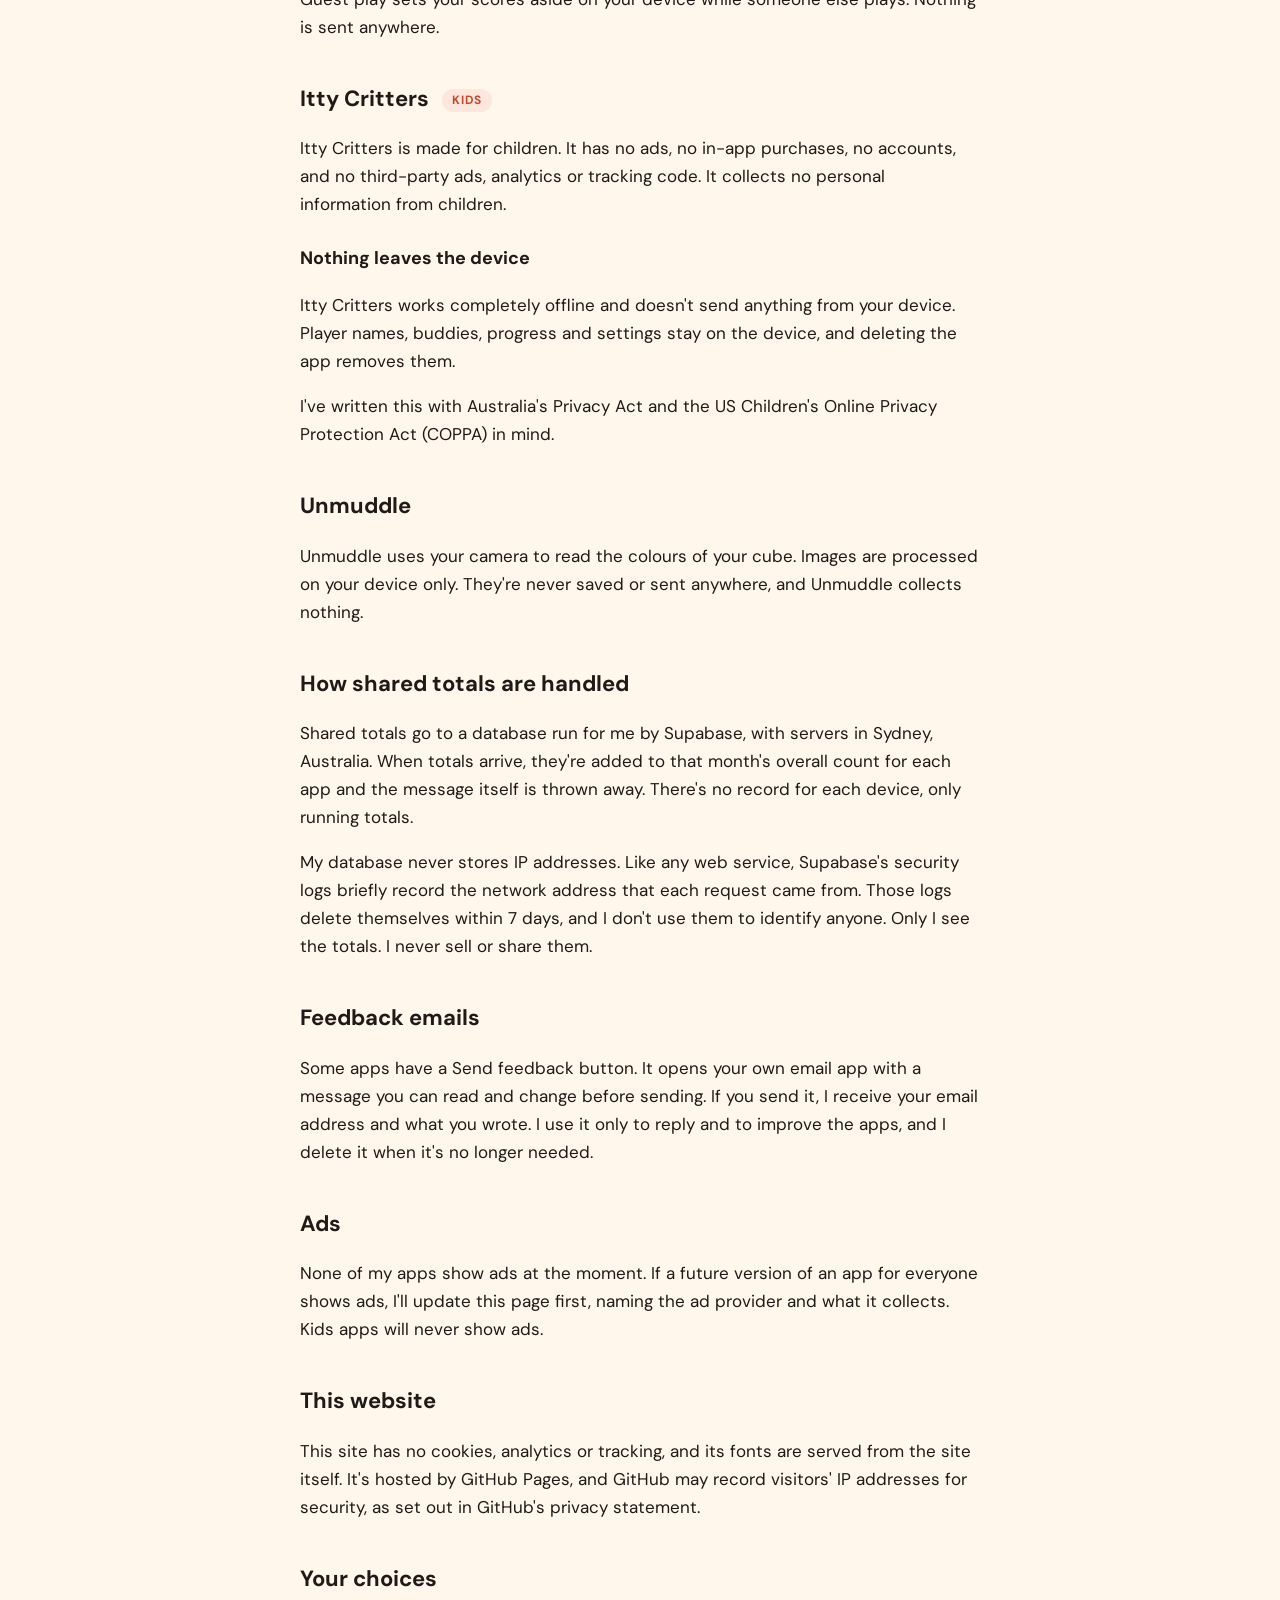
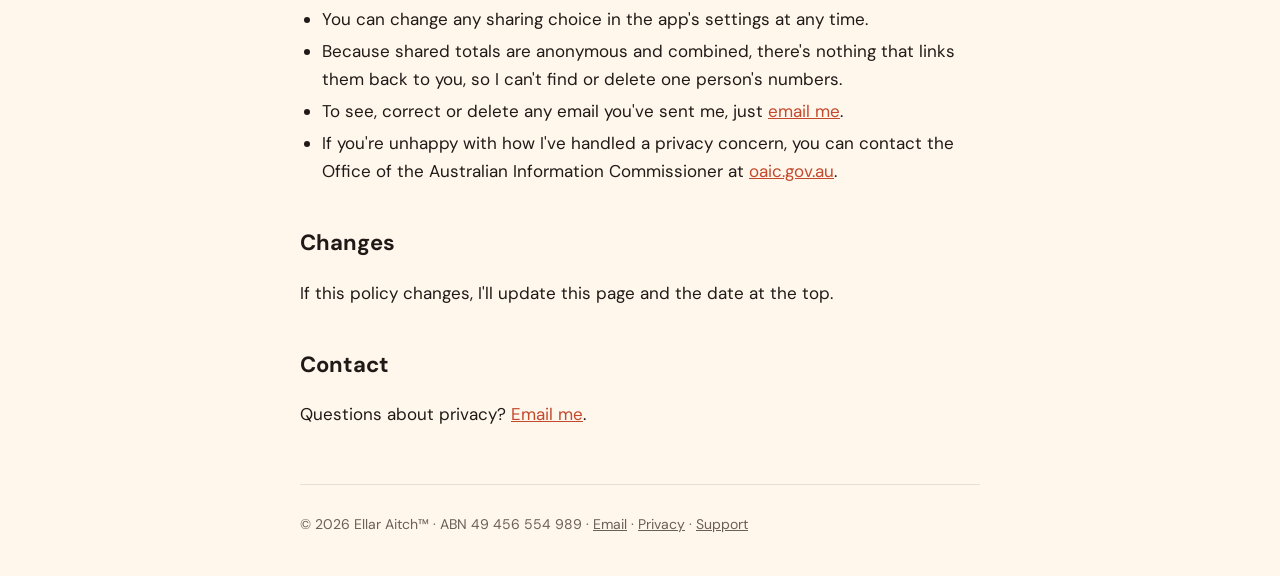
==== commit c3d2deab: "Privacy: Itty Critters 1.0 sends nothing (level counts held for 1.1) Co-Authored-By: Claude Opus 5.5" ====
--- a/privacy.html
+++ b/privacy.html
@@ -27,13 +27,13 @@
   </header>
   <main class="prose">
     <h1>Privacy policy</h1>
-    <p class="meta">Last updated: 19 November 2026</p>
+    <p class="meta">Last updated: 21 November 2026</p>
     <p>Ellar Aitch (ABN 49 456 554 989) is a one-person app studio in Australia. This policy covers every Ellar Aitch app and this website. I've kept it in plain English. If anything's unclear, just <button type="button" class="email-link">email me</button>.</p>
 
     <ul class="short">
       <li>No accounts of my own and no tracking in any of my apps. No ads right now, and never in kids apps.</li>
       <li>Nothing leaves your device unless you choose to share it.</li>
-      <li>Shared game and level counts are anonymous monthly totals. I can't tell which device or person they came from.</li>
+      <li>Shared game counts are anonymous monthly totals. I can't tell which device or person they came from.</li>
       <li>The one exception is Bloxstalgia's optional Hardcore world leaderboard: if you say yes, your Game Center nickname and Hardcore scores go to Apple so other players can see them.</li>
       <li>I never sell or share your information.</li>
     </ul>
@@ -52,9 +52,8 @@
 
     <h2>Itty Critters <span class="tag">Kids</span></h2>
     <p>Itty Critters is made for children. It has no ads, no in-app purchases, no accounts, and no third-party ads, analytics or tracking code. It collects no personal information from children.</p>
-    <h3>Level counts (optional, set by a grown-up)</h3>
-    <p>The first time Player profiles is opened, a grown-up decides, behind a parental gate, whether to share level counts. The choice covers every player on the device. If they say yes, the device keeps a monthly total of finished levels for each game (Pour Pals, Little Trails and Sunset Pairs). After the month ends, it sends those three numbers once and clears them from the device.</p>
-    <p>The totals are for the whole device. They contain no player names, profiles, ages, scores, times or device IDs. A grown-up can turn sharing off at any time in Grown-ups → Player profiles, which also deletes any totals not yet sent.</p>
+    <h3>Nothing leaves the device</h3>
+    <p>Itty Critters works completely offline and doesn't send anything from your device. Player names, buddies, progress and settings stay on the device, and deleting the app removes them.</p>
     <p>I've written this with Australia's Privacy Act and the US Children's Online Privacy Protection Act (COPPA) in mind.</p>
 
     <h2>Unmuddle</h2>
--- a/assets/site.css
+++ b/assets/site.css
@@ -25,6 +25,10 @@
 .promise li.kids{font-weight:500}
 .soon{text-align:center;background:var(--accent-soft);border-color:transparent}
 .soon p{margin:0;color:var(--muted)}
+.soon .eyebrow{color:var(--accent);margin-bottom:6px}
+.soon h3{font-size:28px;line-height:1.2;margin:0 0 4px}
+.soon .soon-sub{color:var(--ink);font-weight:500;margin-bottom:12px}
+.soon .soon-more{font-size:15px;margin-top:14px;padding-top:14px;border-top:1px solid var(--line)}
 .hero{padding:48px 0 44px}
 .hero .intro{font-size:clamp(20px,4.4vw,26px);line-height:1.4;margin:0;max-width:760px;font-weight:500}
 .hero .intro span{color:var(--accent)}
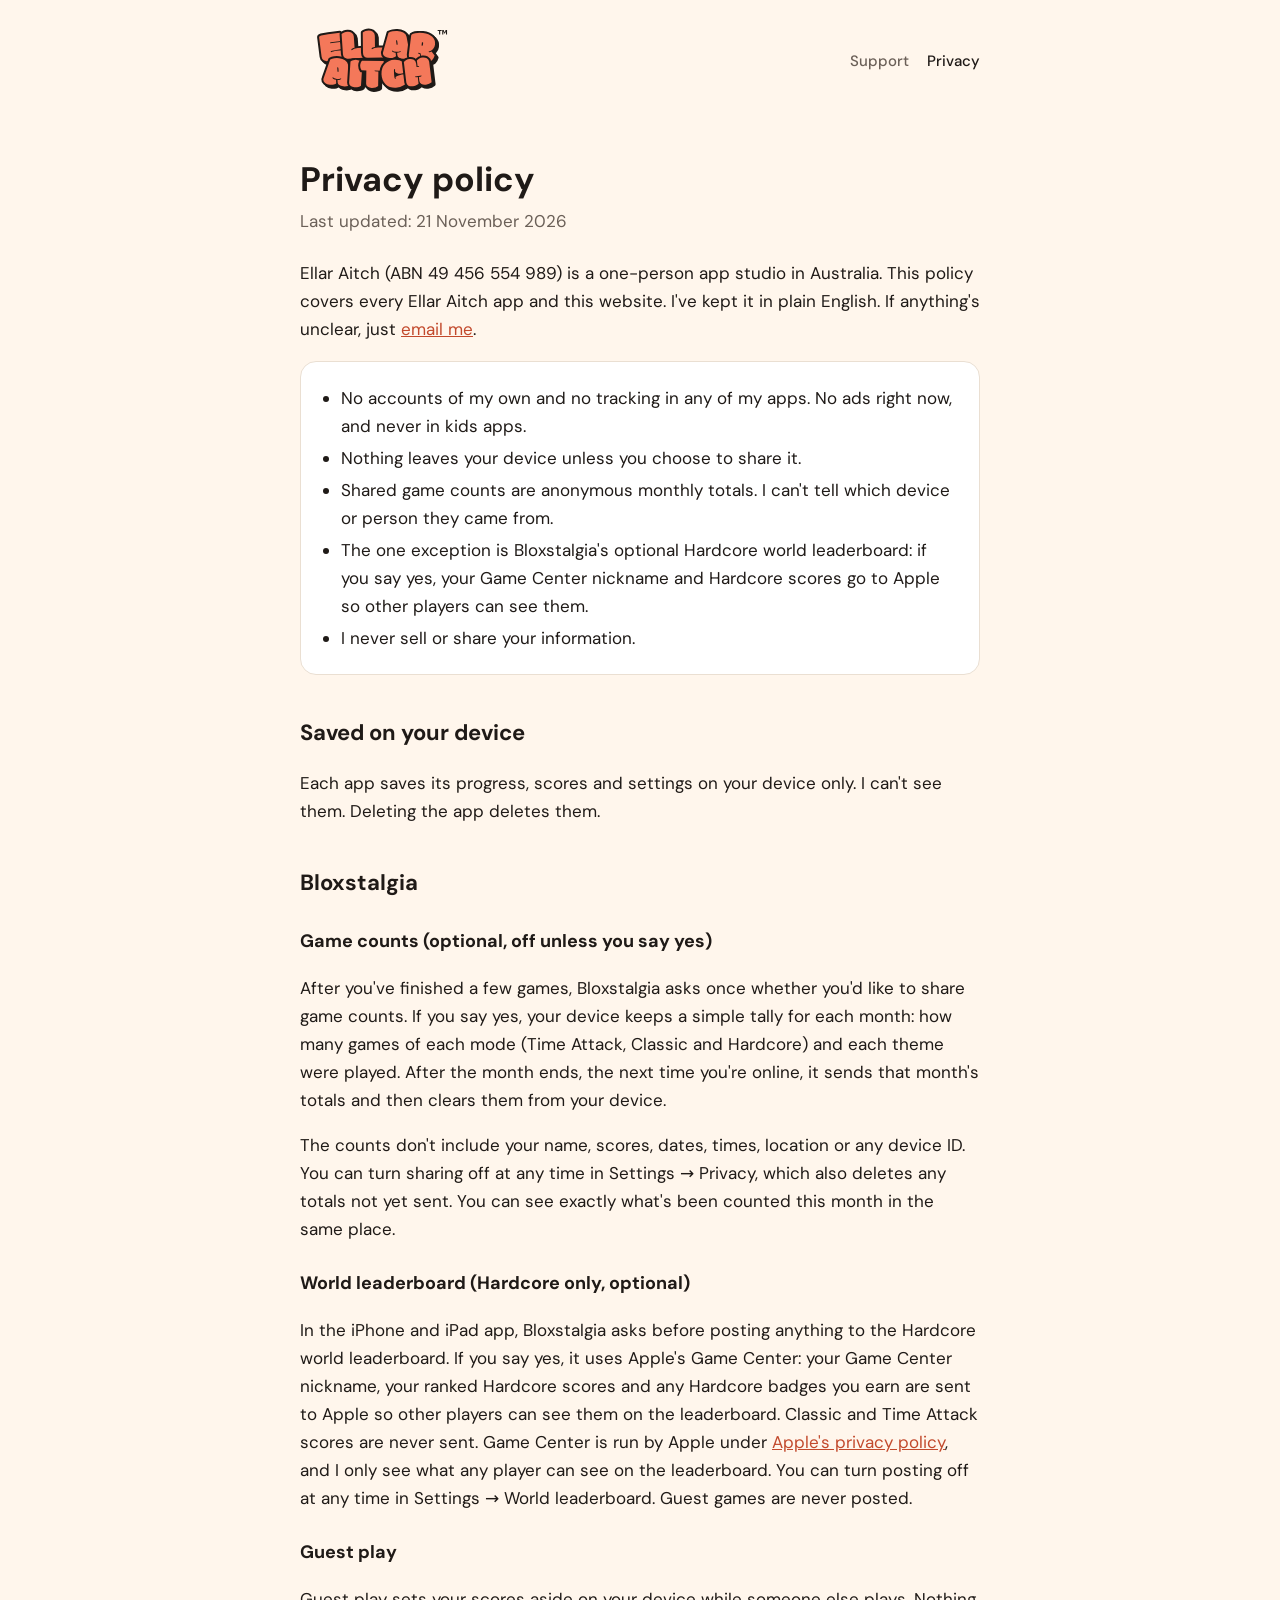
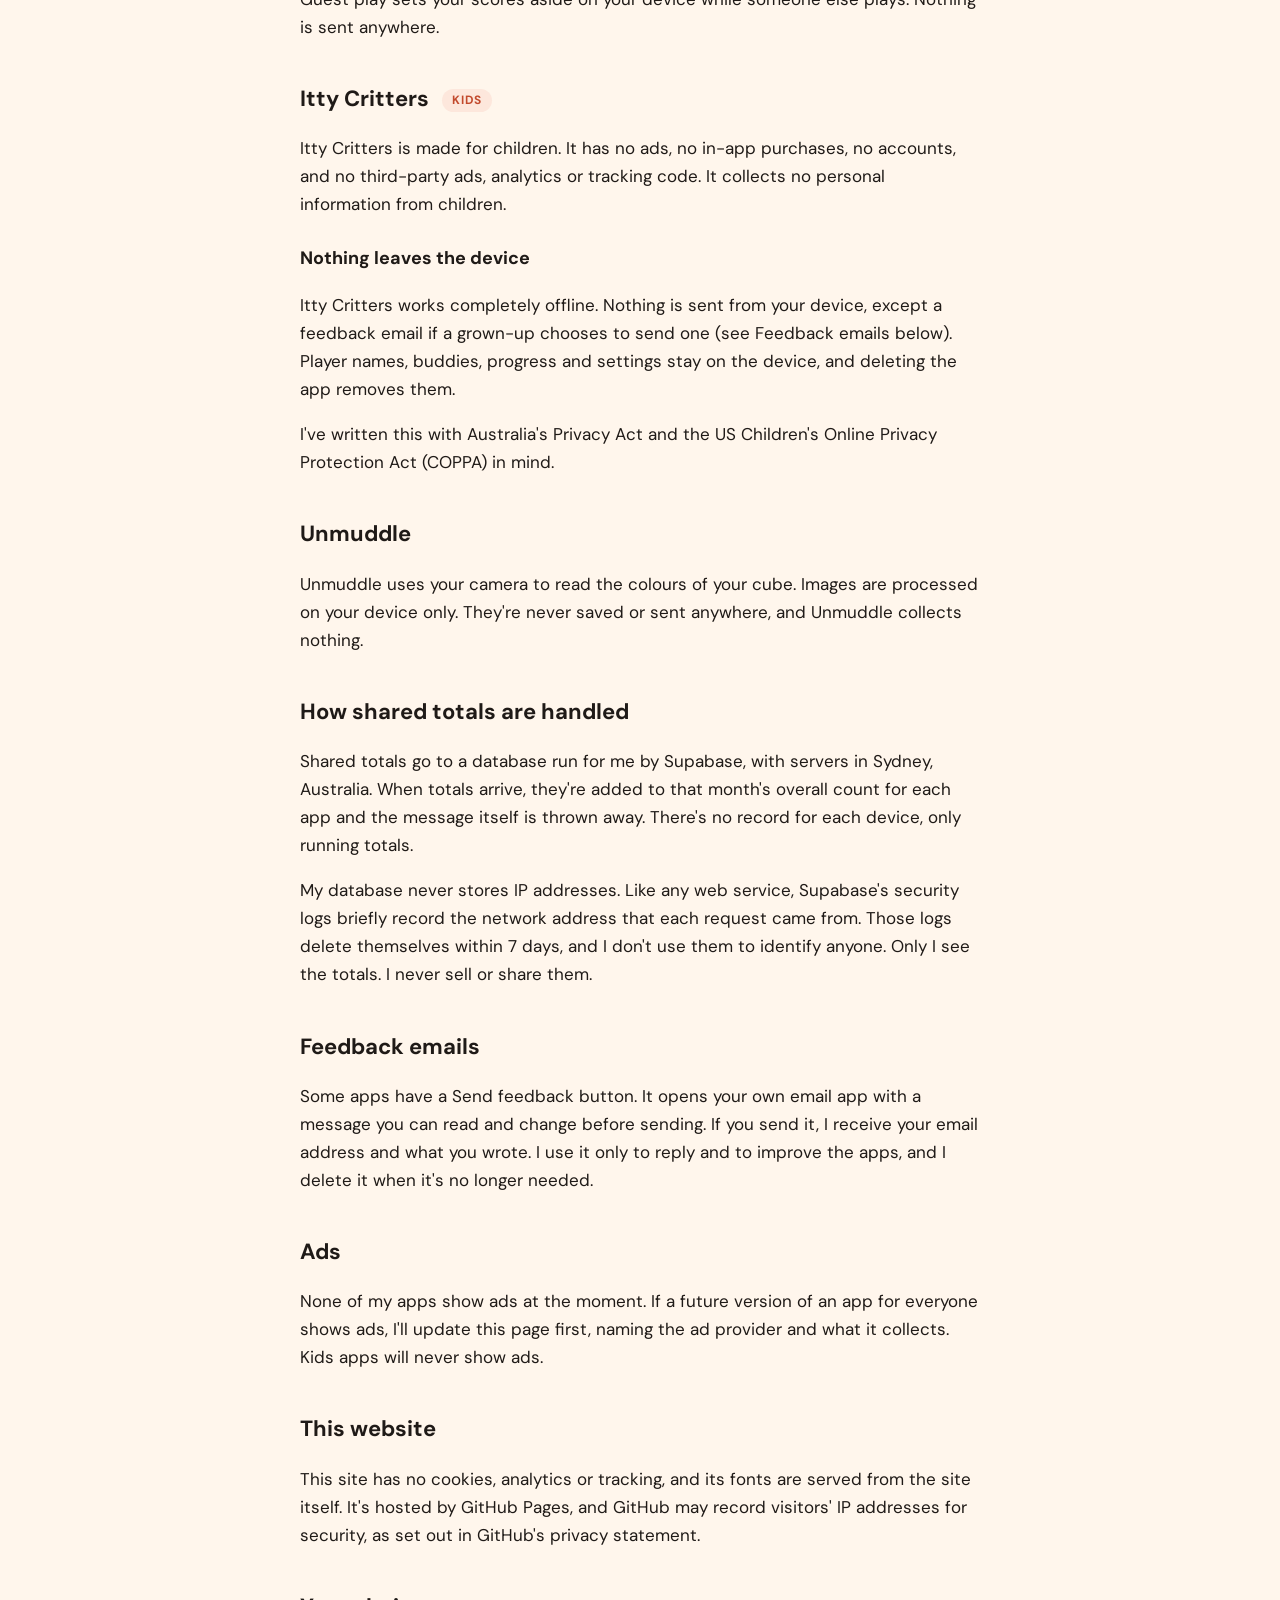
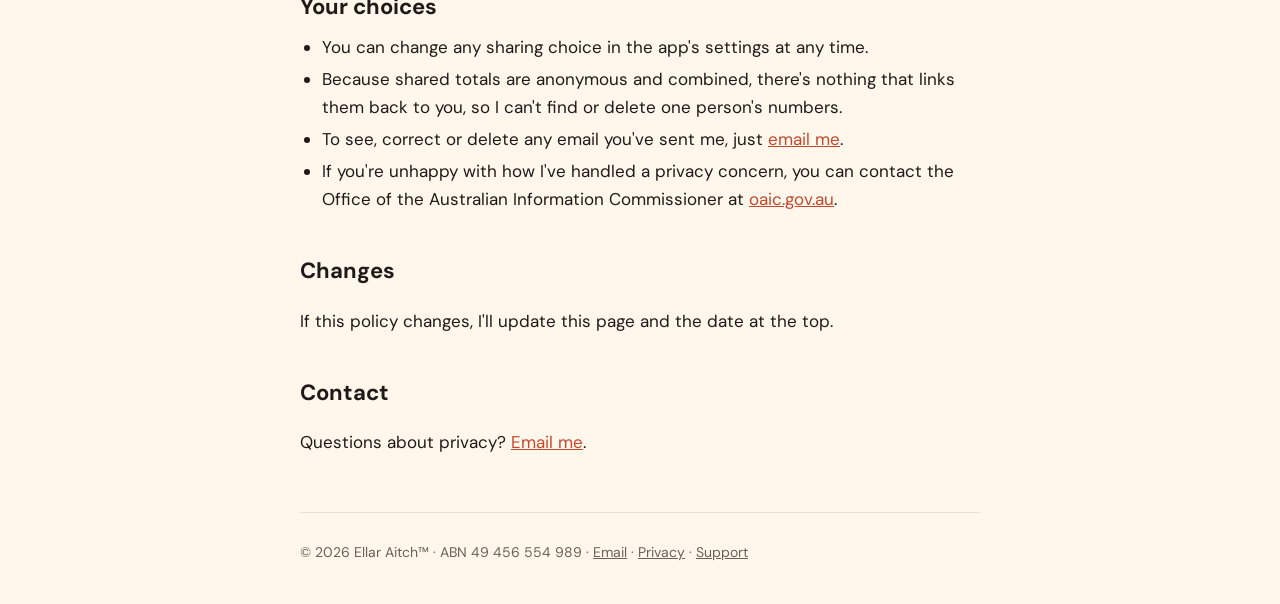
==== commit 97d830f0: "Privacy: note the grown-up feedback email exception for Itty Critters Co-Authored-By: Claude Opus 5." ====
--- a/privacy.html
+++ b/privacy.html
@@ -53,7 +53,7 @@
     <h2>Itty Critters <span class="tag">Kids</span></h2>
     <p>Itty Critters is made for children. It has no ads, no in-app purchases, no accounts, and no third-party ads, analytics or tracking code. It collects no personal information from children.</p>
     <h3>Nothing leaves the device</h3>
-    <p>Itty Critters works completely offline and doesn't send anything from your device. Player names, buddies, progress and settings stay on the device, and deleting the app removes them.</p>
+    <p>Itty Critters works completely offline. Nothing is sent from your device, except a feedback email if a grown-up chooses to send one (see Feedback emails below). Player names, buddies, progress and settings stay on the device, and deleting the app removes them.</p>
     <p>I've written this with Australia's Privacy Act and the US Children's Online Privacy Protection Act (COPPA) in mind.</p>
 
     <h2>Unmuddle</h2>
